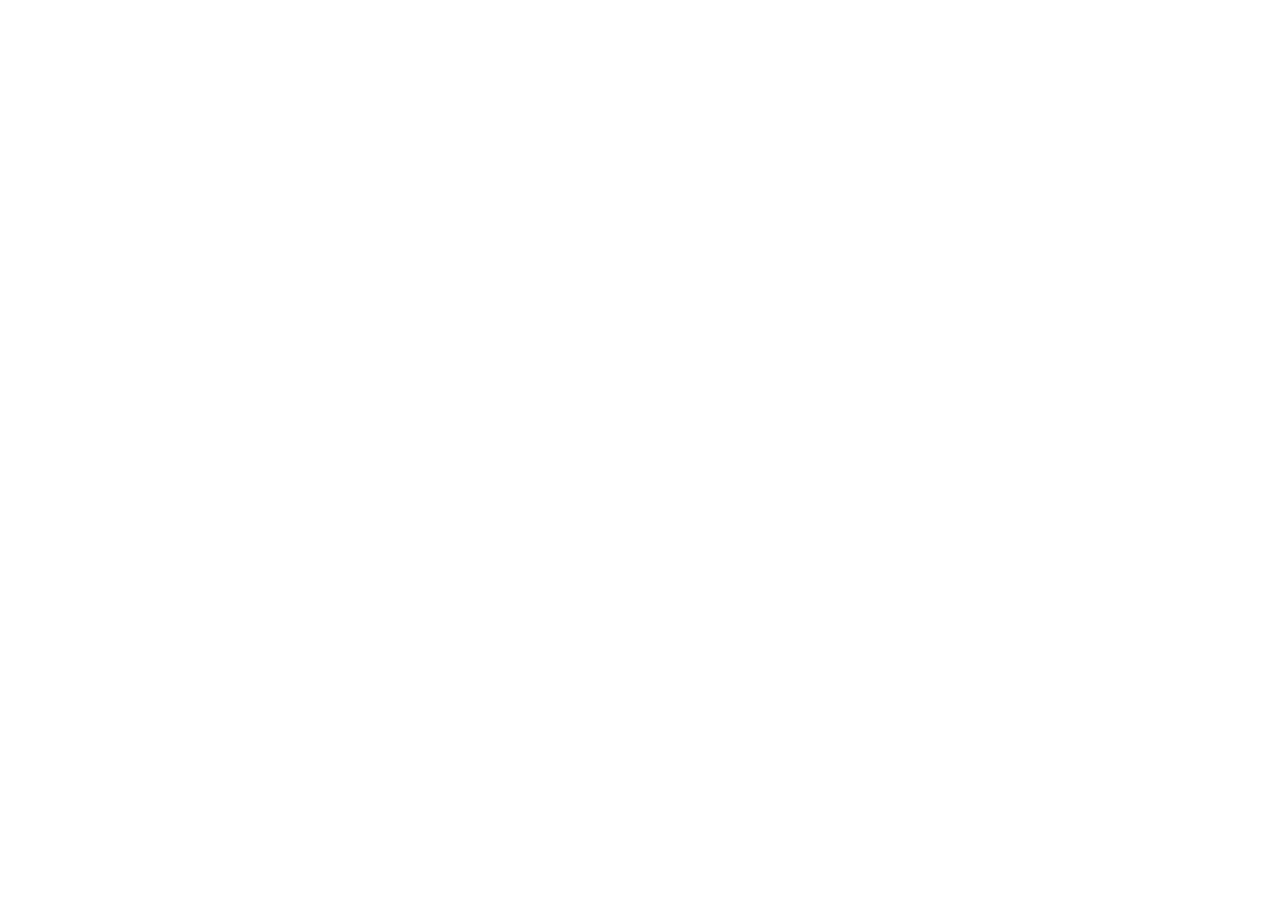
==== about.html @ 56453f3e "Add files via upload" ====
<!DOCTYPE html>
<html lang="en">
<head>
<meta charset="UTF-8">
<meta name="viewport" content="width=device-width, initial-scale=1.0">
<title>About — Meyaar</title>
<meta name="description" content="Meyaar creates thoughtfully designed accessories that combine quality, innovation, durability and style. Discover the range and shop on Amazon India.">
<link rel="icon" href="assets/logo.png">
<link rel="preconnect" href="https://fonts.googleapis.com">
<link rel="preconnect" href="https://fonts.gstatic.com" crossorigin>
<link href="https://fonts.googleapis.com/css2?family=Sora:wght@300;400;500;600;700;800&family=Inter:wght@300;400;500;600;700&display=swap" rel="stylesheet">
<link rel="stylesheet" href="assets/style.css">
</head>
<body data-page="about">
<div class="progress" id="progress"></div>
<div id="app"></div>
<script src="assets/site.js"></script>
</body>
</html>
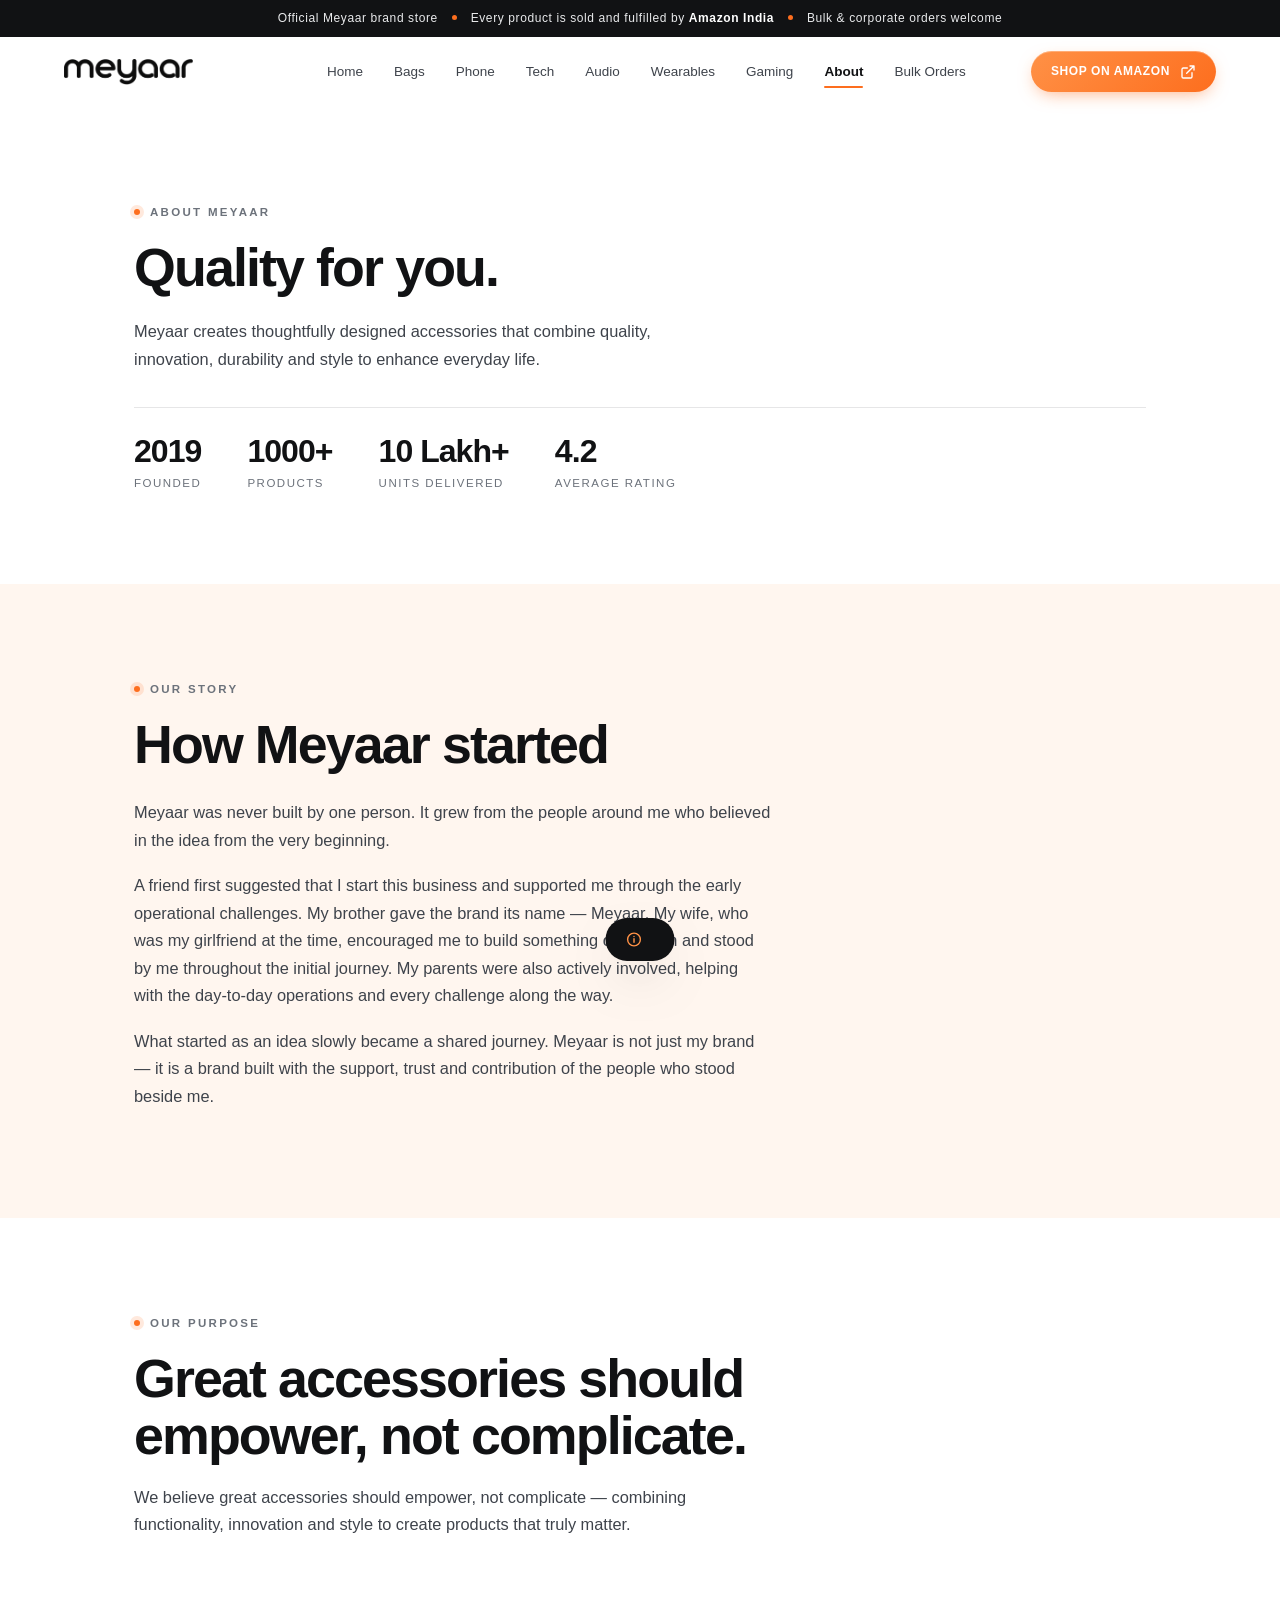
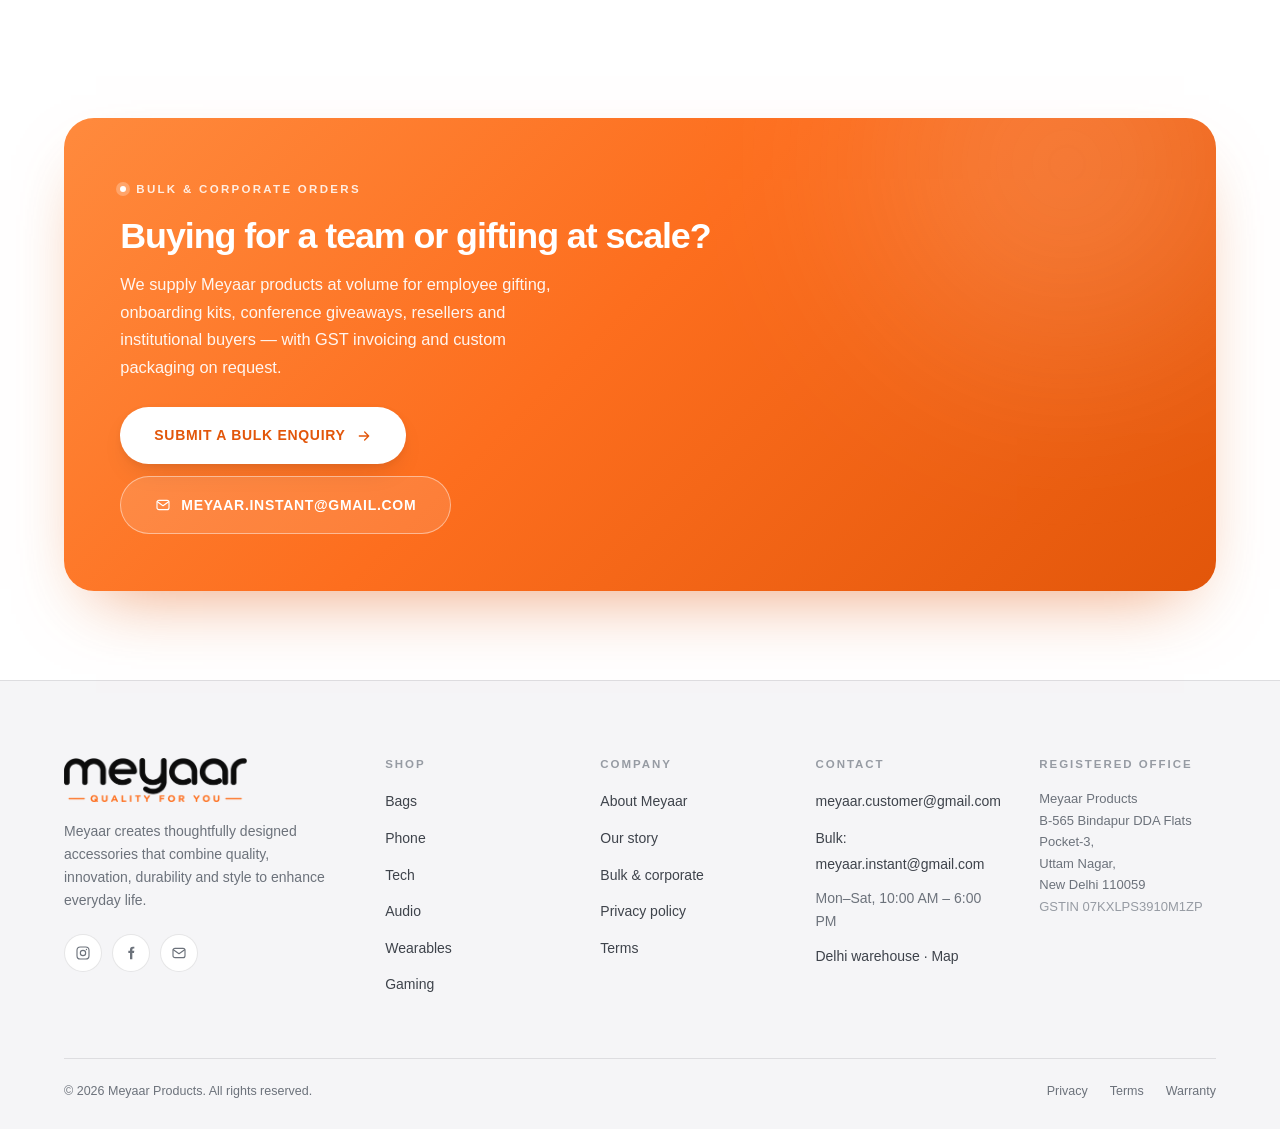
==== commit 3d0c1b0f: "Add files via upload" ====
--- a/about.html
+++ b/about.html
@@ -5,15 +5,15 @@
 <meta name="viewport" content="width=device-width, initial-scale=1.0">
 <title>About — Meyaar</title>
 <meta name="description" content="Meyaar creates thoughtfully designed accessories that combine quality, innovation, durability and style. Discover the range and shop on Amazon India.">
-<link rel="icon" href="assets/logo.png">
+<link rel="icon" href="logo.png">
 <link rel="preconnect" href="https://fonts.googleapis.com">
 <link rel="preconnect" href="https://fonts.gstatic.com" crossorigin>
 <link href="https://fonts.googleapis.com/css2?family=Sora:wght@300;400;500;600;700;800&family=Inter:wght@300;400;500;600;700&display=swap" rel="stylesheet">
-<link rel="stylesheet" href="assets/style.css">
+<link rel="stylesheet" href="style.css">
 </head>
 <body data-page="about">
 <div class="progress" id="progress"></div>
 <div id="app"></div>
-<script src="assets/site.js"></script>
+<script src="site.js"></script>
 </body>
 </html>
--- a/style.css
+++ b/style.css
@@ -0,0 +1,562 @@
+
+/* ============================================================
+   MEYAAR — brand design system
+   Ink #111214 · Meyaar Orange #FD6E1E
+   ============================================================ */
+:root{
+  --bg:#FFFFFF; --bg-2:#F5F5F7; --bg-3:#FAFAFB;
+  --tint-grey:#F4F5F7; --tint-cream:#FFF6EF; --tint-sand:#FAF4EC;
+  --tint-cool:#EFF2F6; --tint-warm:#FDF1E8;
+
+  --line:rgba(17,18,20,.10); --line-2:rgba(17,18,20,.20);
+  --ink:#111214; --txt:#111214; --txt-2:#3E434B; --muted:#6C727B; --muted-2:#969BA3;
+
+  --accent:#FD6E1E; --accent-lt:#FF9146; --accent-dk:#E2560A;
+  --blue:#2A5CD0; --green:#1F9D6B;
+
+  --r-sm:10px; --r-md:16px; --r-lg:22px; --r-xl:30px; --r-pill:999px;
+  --sh-sm:0 1px 2px rgba(17,18,20,.05), 0 2px 8px rgba(17,18,20,.04);
+  --sh-md:0 2px 6px rgba(17,18,20,.05), 0 12px 28px -10px rgba(17,18,20,.15);
+  --sh-lg:0 4px 10px rgba(17,18,20,.05), 0 30px 60px -22px rgba(17,18,20,.24);
+
+  --nav-h:70px; --pad-x:clamp(20px,5vw,72px); --maxw:1400px;
+  --f-display:'Sora','SF Pro Display',-apple-system,BlinkMacSystemFont,'Segoe UI',sans-serif;
+  --f-body:'Inter',-apple-system,BlinkMacSystemFont,'Segoe UI',Roboto,sans-serif;
+  --ease:cubic-bezier(.22,.7,.28,1); --ease-out:cubic-bezier(.16,1,.3,1);
+}
+*,*::before,*::after{ box-sizing:border-box; }
+html{ scroll-behavior:smooth; -webkit-text-size-adjust:100%; background:var(--bg); }
+body{ margin:0; background:var(--bg); color:var(--txt); font-family:var(--f-body); font-size:16px; line-height:1.6;
+  -webkit-font-smoothing:antialiased; -moz-osx-font-smoothing:grayscale; overflow-x:hidden; }
+body.nav-open{ overflow:hidden; }
+img,svg{ display:block; max-width:100%; }
+a{ color:inherit; text-decoration:none; }
+button{ font:inherit; color:inherit; background:none; border:0; cursor:pointer; }
+ul{ margin:0; padding:0; list-style:none; }
+h1,h2,h3,h4,h5{ font-family:var(--f-display); font-weight:600; margin:0; line-height:1.08; letter-spacing:-.025em; color:var(--ink); }
+p{ margin:0; }
+strong{ font-weight:600; }
+table{ border-collapse:collapse; width:100%; }
+::selection{ background:var(--accent); color:#fff; }
+::-webkit-scrollbar{ width:11px; height:11px; }
+::-webkit-scrollbar-track{ background:#fff; }
+::-webkit-scrollbar-thumb{ background:#D6D9DE; border-radius:20px; border:3px solid #fff; }
+::-webkit-scrollbar-thumb:hover{ background:#BCC0C7; }
+
+.wrap{ width:100%; max-width:var(--maxw); margin-inline:auto; padding-inline:var(--pad-x); }
+.wrap--narrow{ max-width:1140px; }
+.section{ position:relative; padding:clamp(60px,7vw,110px) 0; }
+.section--tight{ padding:clamp(48px,5.5vw,84px) 0; }
+.band-grey{ background:var(--tint-grey); }
+.band-cream{ background:var(--tint-cream); }
+.band-sand{ background:var(--tint-sand); }
+.band-cool{ background:var(--tint-cool); }
+.band-warm{ background:var(--tint-warm); }
+
+.eyebrow{ display:inline-flex; align-items:center; gap:10px; font-size:11.5px; font-weight:600;
+  letter-spacing:.2em; text-transform:uppercase; color:var(--muted); margin-bottom:18px; }
+.eyebrow::before{ content:''; width:6px; height:6px; border-radius:50%; background:var(--accent); box-shadow:0 0 0 4px rgba(253,110,30,.15); }
+.eyebrow--ink::before{ background:var(--ink); box-shadow:0 0 0 4px rgba(17,18,20,.1); }
+
+.h-xl{ font-size:clamp(38px,6.6vw,84px); font-weight:700; letter-spacing:-.04em; line-height:1.02; }
+.h-lg{ font-size:clamp(30px,4.2vw,56px); font-weight:600; letter-spacing:-.035em; line-height:1.06; }
+.h-md{ font-size:clamp(24px,2.8vw,36px); font-weight:600; letter-spacing:-.03em; }
+.h-sm{ font-size:clamp(18px,1.9vw,23px); font-weight:600; letter-spacing:-.02em; }
+.lede{ font-size:clamp(15.5px,1.28vw,18.5px); color:var(--txt-2); line-height:1.68; }
+.muted{ color:var(--muted); }
+.accent{ color:var(--accent); }
+.sec-head{ display:flex; align-items:flex-end; justify-content:space-between; gap:40px; margin-bottom:clamp(28px,3.4vw,50px); flex-wrap:wrap; }
+.sec-head p{ max-width:52ch; margin-top:16px; }
+
+/* Buttons */
+.btn{ position:relative; display:inline-flex; align-items:center; justify-content:center; gap:10px;
+  padding:14px 26px; border-radius:var(--r-pill); font-size:13.5px; font-weight:600; letter-spacing:.05em;
+  text-transform:uppercase; white-space:nowrap;
+  transition:transform .4s var(--ease), box-shadow .4s var(--ease), background-color .3s, color .3s, border-color .3s; }
+.btn svg{ width:16px; height:16px; flex:none; transition:transform .4s var(--ease); }
+.btn:hover{ transform:translateY(-2px); }
+.btn:active{ transform:translateY(0); }
+.btn--amazon{ background:linear-gradient(135deg,var(--accent-lt),var(--accent)); color:#fff;
+  box-shadow:0 6px 18px -6px rgba(253,110,30,.6), inset 0 1px 0 rgba(255,255,255,.28); }
+.btn--amazon:hover{ box-shadow:0 14px 32px -10px rgba(253,110,30,.66); }
+.btn--amazon:hover svg{ transform:translateX(3px); }
+.btn--dark{ background:var(--ink); color:#fff; box-shadow:var(--sh-sm); }
+.btn--dark:hover{ background:#000; box-shadow:var(--sh-md); }
+.btn--ghost{ border:1px solid var(--line-2); color:var(--ink); background:rgba(255,255,255,.7); }
+.btn--ghost:hover{ background:#fff; border-color:var(--ink); box-shadow:var(--sh-sm); }
+.btn--onaccent{ border:1px solid rgba(255,255,255,.45); color:#fff; background:rgba(255,255,255,.12); }
+.btn--onaccent:hover{ background:rgba(255,255,255,.22); border-color:#fff; }
+.btn--lg{ padding:17px 34px; font-size:14px; }
+.btn--xl{ padding:20px 40px; font-size:15px; }
+.btn--sm{ padding:11px 20px; font-size:12px; }
+.btn--full{ width:100%; }
+
+.link-arrow{ display:inline-flex; align-items:center; gap:9px; font-size:13px; font-weight:600;
+  letter-spacing:.08em; text-transform:uppercase; color:var(--ink); padding-bottom:5px;
+  border-bottom:1.5px solid var(--line-2); transition:gap .35s var(--ease), border-color .35s, color .35s; }
+.link-arrow svg{ width:14px; height:14px; }
+.link-arrow:hover{ gap:14px; border-color:var(--accent); color:var(--accent); }
+
+.glow{ position:absolute; border-radius:50%; pointer-events:none; z-index:0; filter:blur(80px); opacity:.6; }
+.grid-overlay{ position:absolute; inset:0; z-index:0; pointer-events:none;
+  background-image:linear-gradient(rgba(17,18,20,.05) 1px,transparent 1px),linear-gradient(90deg,rgba(17,18,20,.05) 1px,transparent 1px);
+  background-size:76px 76px;
+  mask-image:radial-gradient(ellipse 70% 60% at 50% 42%,#000 12%,transparent 76%);
+  -webkit-mask-image:radial-gradient(ellipse 70% 60% at 50% 42%,#000 12%,transparent 76%); }
+
+/* Reveal */
+.rv{ opacity:0; transform:translateY(26px); transition:opacity .9s var(--ease-out), transform .9s var(--ease-out); }
+.rv.in{ opacity:1; transform:none; }
+.rv-l{ opacity:0; transform:translateX(-32px); transition:opacity 1s var(--ease-out), transform 1s var(--ease-out); }
+.rv-l.in{ opacity:1; transform:none; }
+.rv-r{ opacity:0; transform:translateX(32px); transition:opacity 1s var(--ease-out), transform 1s var(--ease-out); }
+.rv-r.in{ opacity:1; transform:none; }
+.rv-s{ opacity:0; transform:scale(.96); transition:opacity 1.1s var(--ease-out), transform 1.1s var(--ease-out); }
+.rv-s.in{ opacity:1; transform:none; }
+@media (max-width:920px){ .rv-l,.rv-r{ transform:translateY(24px); } }
+@media (prefers-reduced-motion:reduce){ *{ animation:none !important; transition-duration:.01ms !important; }
+  .rv,.rv-l,.rv-r,.rv-s{ opacity:1 !important; transform:none !important; } html{ scroll-behavior:auto; } }
+
+/* Announcement + nav */
+.announce{ position:relative; z-index:60; background:var(--ink); color:#E9EAEC; font-size:12px;
+  letter-spacing:.05em; text-align:center; padding:9px 20px; }
+.announce b{ color:#fff; font-weight:600; }
+.announce .dot{ display:inline-block; width:5px; height:5px; border-radius:50%; background:var(--accent); margin:0 10px 2px; }
+
+.nav{ position:sticky; top:0; z-index:100; height:var(--nav-h); display:flex; align-items:center;
+  background:rgba(255,255,255,.78); backdrop-filter:blur(20px) saturate(180%); -webkit-backdrop-filter:blur(20px) saturate(180%);
+  border-bottom:1px solid transparent; transition:border-color .45s, height .45s var(--ease), box-shadow .45s, background-color .45s; }
+.nav.stuck{ height:60px; border-bottom-color:var(--line); background:rgba(255,255,255,.93); box-shadow:0 6px 24px -18px rgba(17,18,20,.5); }
+.nav__inner{ width:100%; max-width:var(--maxw); margin-inline:auto; padding-inline:var(--pad-x); display:flex; align-items:center; gap:clamp(16px,2.6vw,42px); }
+.brand{ display:flex; align-items:center; flex:none; }
+.brand__logo{ height:26px; width:auto; transition:height .45s var(--ease); }
+.nav.stuck .brand__logo{ height:23px; }
+.nav__links{ display:flex; align-items:center; gap:clamp(2px,.9vw,7px); margin-left:auto; }
+.nav__link{ position:relative; padding:9px 12px; border-radius:var(--r-sm); font-size:13.5px; font-weight:500; color:var(--txt-2); transition:color .3s; }
+.nav__link::after{ content:''; position:absolute; left:12px; right:12px; bottom:3px; height:2px; background:var(--accent);
+  border-radius:2px; transform:scaleX(0); transform-origin:left; transition:transform .45s var(--ease); }
+.nav__link:hover{ color:var(--ink); }
+.nav__link:hover::after{ transform:scaleX(1); }
+.nav__link.active{ color:var(--ink); font-weight:600; }
+.nav__link.active::after{ transform:scaleX(1); }
+.nav__actions{ display:flex; align-items:center; gap:10px; flex:none; margin-left:clamp(8px,1.6vw,20px); }
+.icon-btn{ width:38px; height:38px; display:grid; place-items:center; border-radius:50%; border:1px solid var(--line); color:var(--txt-2); transition:.3s; }
+.icon-btn svg{ width:17px; height:17px; }
+.icon-btn:hover{ background:var(--bg-2); color:var(--ink); border-color:var(--line-2); }
+.burger{ display:none; position:relative; width:42px; height:42px; border-radius:var(--r-sm); }
+.burger span{ position:absolute; left:50%; top:50%; width:20px; height:1.8px; margin-left:-10px; margin-top:-.9px;
+  background:var(--ink); border-radius:2px; transition:transform .42s var(--ease), opacity .25s; }
+.burger span:nth-child(1){ transform:translateY(-6px); }
+.burger span:nth-child(3){ transform:translateY(6px); }
+body.nav-open .burger span:nth-child(1){ transform:translateY(0) rotate(45deg); }
+body.nav-open .burger span:nth-child(2){ opacity:0; transform:scaleX(.4); }
+body.nav-open .burger span:nth-child(3){ transform:translateY(0) rotate(-45deg); }
+.drawer{ position:fixed; inset:0; z-index:99; background:rgba(255,255,255,.98); backdrop-filter:blur(24px);
+  padding:calc(var(--nav-h) + 30px) var(--pad-x) 34px; display:flex; flex-direction:column;
+  opacity:0; visibility:hidden; transform:translateY(-12px);
+  transition:opacity .45s var(--ease), transform .45s var(--ease), visibility .45s; overflow-y:auto; }
+body.nav-open .drawer{ opacity:1; visibility:visible; transform:none; }
+.drawer a.d-link{ display:flex; align-items:center; justify-content:space-between; font-family:var(--f-display);
+  font-size:clamp(24px,6.2vw,34px); font-weight:600; letter-spacing:-.03em; padding:14px 0;
+  border-bottom:1px solid var(--line); color:var(--ink); opacity:0; transform:translateY(16px); }
+body.nav-open .drawer a.d-link{ animation:dIn .6s var(--ease-out) forwards; }
+.drawer a.d-link span{ font-family:var(--f-body); font-size:11px; letter-spacing:.18em; color:var(--muted-2); text-transform:uppercase; }
+@keyframes dIn{ to{ opacity:1; transform:none; } }
+.drawer__cta{ margin-top:auto; padding-top:26px; display:flex; flex-direction:column; gap:12px; }
+@media (max-width:1140px){ .nav__links{ display:none; } .burger{ display:block; margin-left:auto; } .nav__actions{ display:none; } }
+
+/* Product cards */
+.card{ position:relative; display:flex; flex-direction:column; background:#fff; border:1px solid var(--line);
+  border-radius:var(--r-lg); overflow:hidden; transition:transform .55s var(--ease), border-color .55s, box-shadow .55s; }
+.card:hover{ transform:translateY(-7px); border-color:rgba(17,18,20,.16); box-shadow:var(--sh-lg); }
+.card__media{ position:relative; aspect-ratio:1/1; display:grid; place-items:center; padding:10%; overflow:hidden;
+  background:linear-gradient(165deg,#F8F9FA 0%,#ECEEF1 100%); }
+.card__media .prod{ width:100%; height:100%; transition:transform .8s var(--ease-out); filter:drop-shadow(0 20px 26px rgba(17,22,34,.18)); }
+.card:hover .card__media .prod{ transform:scale(1.07) translateY(-5px); }
+.card__badge{ position:absolute; top:14px; left:14px; z-index:2; padding:5px 11px; border-radius:var(--r-pill);
+  font-size:10px; font-weight:700; letter-spacing:.12em; text-transform:uppercase; background:#fff;
+  border:1px solid var(--line); color:var(--ink); box-shadow:var(--sh-sm); }
+.card__badge--new{ background:var(--ink); border-color:transparent; color:#fff; }
+.card__badge--best{ background:linear-gradient(135deg,var(--accent-lt),var(--accent)); border-color:transparent; color:#fff; }
+.card__body{ padding:20px 22px 22px; display:flex; flex-direction:column; flex:1; gap:8px; border-top:1px solid var(--line); }
+.card__cat{ font-size:10.5px; letter-spacing:.16em; text-transform:uppercase; color:var(--muted-2); }
+.card__name{ font-family:var(--f-display); font-size:16.5px; font-weight:600; letter-spacing:-.02em; line-height:1.3; }
+.card__desc{ font-size:13.2px; color:var(--muted); line-height:1.55; }
+.card__meta{ display:flex; align-items:center; gap:8px; font-size:12px; color:var(--txt-2); }
+.card__stars{ display:flex; gap:2px; color:var(--accent); }
+.card__stars svg{ width:12px; height:12px; }
+.card__foot{ margin-top:auto; padding-top:16px; display:flex; align-items:center; gap:10px; }
+.card__swatches{ display:flex; gap:6px; }
+.card__swatches i{ width:14px; height:14px; border-radius:50%; border:1px solid var(--line-2); display:block; }
+.grid-4{ display:grid; grid-template-columns:repeat(4,1fr); gap:clamp(14px,1.6vw,24px); }
+.grid-3{ display:grid; grid-template-columns:repeat(3,1fr); gap:clamp(14px,1.6vw,24px); }
+.grid-2{ display:grid; grid-template-columns:repeat(2,1fr); gap:clamp(14px,1.6vw,24px); }
+@media (max-width:1024px){ .grid-4{ grid-template-columns:repeat(2,1fr); } .grid-3{ grid-template-columns:repeat(2,1fr); } }
+@media (max-width:620px){ .grid-4,.grid-3,.grid-2{ grid-template-columns:1fr; } }
+
+/* Feature cards */
+.feature-grid{ display:grid; grid-template-columns:1.32fr 1fr; gap:clamp(14px,1.6vw,24px); }
+.feature-grid__col{ display:grid; gap:clamp(14px,1.6vw,24px); }
+@media (max-width:960px){ .feature-grid{ grid-template-columns:1fr; } }
+.fcard{ position:relative; overflow:hidden; border-radius:var(--r-xl); border:1px solid var(--line);
+  display:flex; flex-direction:column; justify-content:flex-end; min-height:340px; padding:clamp(24px,3vw,42px);
+  transition:transform .6s var(--ease), border-color .6s, box-shadow .6s; }
+.fcard:hover{ transform:translateY(-6px); box-shadow:var(--sh-lg); border-color:rgba(17,18,20,.16); }
+.fcard--tall{ min-height:100%; }
+.fcard__bg{ position:absolute; inset:0; z-index:0; }
+.fcard__art{ position:absolute; z-index:2; right:-1%; top:4%; width:46%;
+  filter:drop-shadow(0 30px 38px rgba(17,22,34,.2)); transition:transform .9s var(--ease-out); }
+.fcard:hover .fcard__art{ transform:translateY(-5px) scale(1.06); }
+.fcard--tall .fcard__art{ right:auto; left:50%; top:34%; width:64%; transform:translate(-50%,-50%); }
+.fcard--tall:hover .fcard__art{ transform:translate(-50%,-53%) scale(1.06); }
+.fcard--center .fcard__art{ right:auto; left:50%; top:33%; width:66%; transform:translate(-50%,-50%); }
+.fcard--center:hover .fcard__art{ transform:translate(-50%,-53%) scale(1.06); }
+.fcard__scrim{ position:absolute; inset:0; z-index:1; pointer-events:none;
+  background:linear-gradient(100deg,rgba(255,255,255,.9) 6%,rgba(255,255,255,.5) 40%,rgba(255,255,255,0) 68%); }
+.fcard--tall .fcard__scrim,.fcard--center .fcard__scrim{
+  background:linear-gradient(to top,rgba(255,255,255,.94) 12%,rgba(255,255,255,.55) 44%,rgba(255,255,255,0) 74%); }
+.fcard__inner{ position:relative; z-index:3; max-width:min(430px,90%); }
+.fcard h3{ margin:8px 0 12px; }
+.fcard p{ color:var(--txt-2); font-size:14.5px; line-height:1.6; margin-bottom:22px; }
+.fcard__ctas{ display:flex; gap:10px; flex-wrap:wrap; }
+
+/* Category tiles */
+.cat-grid{ display:grid; grid-template-columns:repeat(4,1fr); gap:clamp(12px,1.3vw,18px); }
+@media (max-width:1024px){ .cat-grid{ grid-template-columns:repeat(3,1fr); } }
+@media (max-width:720px){ .cat-grid{ grid-template-columns:repeat(2,1fr); } }
+.cat{ position:relative; overflow:hidden; border-radius:var(--r-lg); border:1px solid var(--line); background:#fff;
+  padding:24px 22px; min-height:200px; display:flex; flex-direction:column; justify-content:space-between;
+  transition:transform .5s var(--ease), border-color .5s, box-shadow .5s; }
+.cat::before{ content:''; position:absolute; inset:0; opacity:0; transition:opacity .5s var(--ease);
+  background:radial-gradient(ellipse 100% 100% at 78% 112%,rgba(253,110,30,.16),transparent 64%); }
+.cat:hover{ transform:translateY(-5px); box-shadow:var(--sh-md); border-color:rgba(17,18,20,.16); }
+.cat:hover::before{ opacity:1; }
+.cat__icon{ position:relative; z-index:2; width:58px; height:58px; transition:transform .5s var(--ease); filter:drop-shadow(0 8px 12px rgba(17,22,34,.14)); }
+.cat:hover .cat__icon{ transform:translateY(-3px) scale(1.07); }
+.cat__name{ position:relative; z-index:2; font-family:var(--f-display); font-size:16.5px; font-weight:600; letter-spacing:-.02em; }
+.cat__count{ position:relative; z-index:2; font-size:11.5px; letter-spacing:.11em; text-transform:uppercase; color:var(--muted-2); margin-top:4px; }
+.cat__arrow{ position:absolute; z-index:2; top:22px; right:22px; width:28px; height:28px; display:grid; place-items:center;
+  border-radius:50%; border:1px solid var(--line); color:var(--muted); opacity:0; transform:translate(-4px,4px); transition:.5s var(--ease); }
+.cat:hover .cat__arrow{ opacity:1; transform:none; color:var(--ink); border-color:var(--line-2); }
+.cat__arrow svg{ width:13px; height:13px; }
+
+/* Rail */
+.rail__track{ display:grid; grid-auto-flow:column; grid-auto-columns:minmax(270px,1fr); gap:clamp(14px,1.6vw,22px);
+  overflow-x:auto; scroll-snap-type:x mandatory; padding-bottom:14px; scrollbar-width:none; }
+.rail__track::-webkit-scrollbar{ display:none; }
+.rail__track > *{ scroll-snap-align:start; }
+.rail__nav{ display:flex; gap:9px; }
+.rail__btn{ width:44px; height:44px; border-radius:50%; display:grid; place-items:center; border:1px solid var(--line-2);
+  color:var(--ink); background:#fff; transition:.3s; }
+.rail__btn svg{ width:16px; height:16px; }
+.rail__btn:hover{ background:var(--ink); color:#fff; border-color:var(--ink); box-shadow:var(--sh-md); }
+.rail__btn:disabled{ opacity:.3; cursor:default; }
+.rail__btn:disabled:hover{ background:#fff; color:var(--ink); border-color:var(--line-2); box-shadow:none; }
+
+/* Split sections */
+.split{ position:relative; display:grid; grid-template-columns:1fr 1fr; gap:clamp(28px,4.6vw,76px); align-items:center; }
+.split--rev .split__copy{ order:2; }
+@media (max-width:900px){ .split{ grid-template-columns:1fr; gap:34px; } .split--rev .split__copy{ order:0; } }
+.split__art{ position:relative; aspect-ratio:4/3.4; border-radius:var(--r-xl); overflow:hidden; border:1px solid var(--line);
+  display:grid; place-items:center; padding:8%; background:linear-gradient(160deg,#FFFFFF,#ECEEF2); }
+.split__art .prod{ width:74%; z-index:2; filter:drop-shadow(0 38px 46px rgba(17,22,34,.24)); transition:transform 1s var(--ease-out); }
+.split__art:hover .prod{ transform:scale(1.05) translateY(-8px); }
+.split ul.feat{ display:grid; gap:12px; margin:22px 0 28px; }
+.split ul.feat li{ display:flex; gap:12px; align-items:flex-start; font-size:14.5px; color:var(--txt-2); }
+.split ul.feat li svg{ width:17px; height:17px; flex:none; margin-top:3px; color:var(--accent); }
+.split__ctas{ display:flex; gap:12px; flex-wrap:wrap; }
+.chiprow{ display:flex; gap:9px; flex-wrap:wrap; margin-bottom:24px; }
+.chip{ padding:7px 14px; border-radius:var(--r-pill); border:1px solid var(--line); font-size:12px;
+  color:var(--txt-2); background:rgba(255,255,255,.8); transition:.3s var(--ease); }
+.chip:hover{ border-color:var(--ink); color:var(--ink); background:#fff; }
+
+/* Story / why */
+.story-steps{ display:grid; grid-template-columns:repeat(3,1fr); gap:clamp(18px,2.2vw,32px); margin-top:clamp(32px,4vw,56px); }
+@media (max-width:860px){ .story-steps{ grid-template-columns:1fr; } }
+.story-step{ padding:30px 28px; border:1px solid var(--line); border-radius:var(--r-lg); background:#fff; transition:.5s var(--ease); }
+.story-step:hover{ box-shadow:var(--sh-md); transform:translateY(-5px); }
+.story-step__n{ font-family:var(--f-display); font-size:12px; font-weight:700; letter-spacing:.18em; color:var(--accent); margin-bottom:16px; display:block; }
+.story-step h4{ font-size:19px; font-weight:600; margin-bottom:10px; }
+.story-step p{ font-size:14px; color:var(--muted); line-height:1.62; }
+.why-grid{ display:grid; grid-template-columns:repeat(4,1fr); gap:1px; background:var(--line); border:1px solid var(--line); border-radius:var(--r-lg); overflow:hidden; }
+@media (max-width:1024px){ .why-grid{ grid-template-columns:repeat(2,1fr); } }
+@media (max-width:560px){ .why-grid{ grid-template-columns:1fr; } }
+.why{ background:#fff; padding:clamp(26px,2.8vw,38px); transition:background-color .5s; }
+.why:hover{ background:var(--bg-3); }
+.why__icon{ width:32px; height:32px; color:var(--accent); margin-bottom:20px; }
+.why h4{ font-size:18px; font-weight:600; margin-bottom:10px; }
+.why p{ font-size:13.8px; color:var(--muted); line-height:1.62; }
+.stat b{ display:block; font-family:var(--f-display); font-size:clamp(23px,2.5vw,33px); font-weight:700; letter-spacing:-.03em; line-height:1.1; }
+.stat span{ font-size:11.5px; letter-spacing:.13em; text-transform:uppercase; color:var(--muted); }
+.bs-quote{ font-family:var(--f-display); font-size:clamp(22px,2.9vw,38px); font-weight:300; letter-spacing:-.03em; line-height:1.3; }
+.bs-quote b{ font-weight:600; }
+.bs-meta{ display:flex; gap:clamp(22px,3.6vw,54px); flex-wrap:wrap; margin-top:34px; padding-top:26px; border-top:1px solid var(--line); }
+
+/* Bulk */
+.bulk{ position:relative; overflow:hidden; border-radius:var(--r-xl);
+  background:linear-gradient(135deg,#FF8A3D 0%,#FD6E1E 46%,#E2560A 100%); color:#fff;
+  padding:clamp(32px,4.4vw,62px); display:grid; grid-template-columns:1.25fr .75fr; gap:clamp(26px,3.6vw,52px);
+  align-items:center; box-shadow:0 30px 70px -32px rgba(226,86,10,.6); }
+@media (max-width:860px){ .bulk{ grid-template-columns:1fr; } }
+.bulk h2,.bulk h4{ color:#fff; }
+.bulk .lede{ color:rgba(255,255,255,.93); }
+.bulk .eyebrow{ color:rgba(255,255,255,.85); }
+.bulk .eyebrow::before{ background:#fff; box-shadow:0 0 0 4px rgba(255,255,255,.25); }
+.bulk .glow{ width:620px; height:620px; top:-56%; right:-14%; background:radial-gradient(circle,rgba(255,255,255,.32),transparent 66%); }
+.bulk__inner{ position:relative; z-index:2; }
+.bulk__list{ display:grid; grid-template-columns:repeat(2,1fr); gap:12px 22px; margin:22px 0 30px; }
+@media (max-width:560px){ .bulk__list{ grid-template-columns:1fr; } }
+.bulk__list li{ display:flex; gap:10px; align-items:center; font-size:14px; color:rgba(255,255,255,.95); }
+.bulk__list li svg{ width:16px; height:16px; color:#fff; flex:none; }
+.bulk__card{ position:relative; z-index:2; background:rgba(255,255,255,.16); border:1px solid rgba(255,255,255,.32);
+  border-radius:var(--r-lg); padding:26px; backdrop-filter:blur(14px); }
+.bulk__card h4{ font-size:16px; font-weight:600; margin-bottom:14px; }
+.bulk__row{ display:flex; justify-content:space-between; gap:16px; padding:10px 0; border-bottom:1px dashed rgba(255,255,255,.26); font-size:13.5px; }
+.bulk__row:last-of-type{ border-bottom:0; }
+.bulk__row span{ color:rgba(255,255,255,.82); }
+.bulk__row b{ font-weight:600; color:#fff; }
+.btn--white{ background:#fff; color:var(--accent-dk); box-shadow:var(--sh-md); }
+.btn--white:hover{ background:#fff; box-shadow:0 16px 34px -12px rgba(0,0,0,.35); }
+
+/* Footer */
+.footer{ background:var(--bg-2); border-top:1px solid var(--line); padding-top:clamp(50px,6vw,84px); }
+.foot-grid{ display:grid; grid-template-columns:1.6fr repeat(4,1fr); gap:clamp(24px,3vw,44px); padding-bottom:50px; }
+@media (max-width:980px){ .foot-grid{ grid-template-columns:repeat(2,1fr); } }
+@media (max-width:560px){ .foot-grid{ grid-template-columns:1fr; gap:30px; } }
+.foot-brand img{ height:44px; width:auto; }
+.foot-brand p{ font-size:14px; color:var(--muted); max-width:34ch; margin:18px 0 22px; line-height:1.65; }
+.foot h5{ font-size:11.5px; font-weight:600; letter-spacing:.17em; text-transform:uppercase; color:var(--muted-2); margin-bottom:18px; font-family:var(--f-body); }
+.foot li{ margin-bottom:11px; }
+.foot a{ font-size:14px; color:var(--txt-2); transition:color .3s; }
+.foot a:hover{ color:var(--accent); }
+.socials{ display:flex; gap:10px; }
+.socials a{ width:38px; height:38px; border-radius:50%; border:1px solid var(--line); display:grid; place-items:center;
+  color:var(--muted); background:#fff; transition:.3s; }
+.socials a:hover{ color:var(--accent); border-color:var(--line-2); box-shadow:var(--sh-sm); }
+.socials svg{ width:16px; height:16px; }
+.foot-bar{ border-top:1px solid var(--line); padding:22px 0 28px; display:flex; justify-content:space-between;
+  align-items:center; gap:18px; flex-wrap:wrap; font-size:12.5px; color:var(--muted); }
+.foot-bar__links{ display:flex; gap:22px; flex-wrap:wrap; }
+
+/* Toast + notes */
+.toast{ position:fixed; left:50%; bottom:30px; z-index:9999; transform:translate(-50%,calc(100% + 48px));
+  display:flex; align-items:center; gap:12px; padding:13px 20px; border-radius:var(--r-pill);
+  background:var(--ink); color:#fff; box-shadow:0 22px 50px -18px rgba(17,18,20,.55); font-size:13.5px;
+  max-width:calc(100vw - 40px); transition:transform .55s var(--ease-out); }
+.toast.show{ transform:translate(-50%,0); }
+.toast svg{ width:17px; height:17px; color:var(--accent-lt); flex:none; }
+.proto-note{ position:fixed; right:14px; bottom:14px; z-index:9997; font-size:10.5px; letter-spacing:.13em;
+  text-transform:uppercase; color:var(--muted); background:rgba(255,255,255,.92); border:1px solid var(--line);
+  border-radius:var(--r-pill); padding:7px 14px; backdrop-filter:blur(10px); pointer-events:none; box-shadow:var(--sh-sm); }
+@media (max-width:700px){ .proto-note{ display:none; } }
+.progress{ position:fixed; top:0; left:0; height:2.5px; z-index:9999; width:0%; background:var(--accent); transition:width .1s linear; }
+.ph-tag{ position:absolute; z-index:4; top:12px; right:12px; font-size:9.5px; letter-spacing:.14em; text-transform:uppercase;
+  color:var(--muted-2); background:rgba(255,255,255,.88); border:1px dashed var(--line-2); border-radius:var(--r-pill); padding:4px 10px; }
+
+/* ============================================================
+   HERO + marquee
+   ============================================================ */
+.hero{ position:relative; min-height:clamp(600px,92vh,960px); display:flex; align-items:center; overflow:hidden;
+  background:linear-gradient(180deg,#FFFFFF 0%,#FDF8F3 55%,#F8EFE6 100%); }
+.hero__bg{ position:absolute; inset:0; z-index:0; }
+.hero__bg .glow.g1{ width:780px; height:780px; top:-240px; left:-160px; background:radial-gradient(circle,rgba(253,110,30,.26),transparent 66%); animation:float1 18s ease-in-out infinite; }
+.hero__bg .glow.g2{ width:660px; height:660px; bottom:-260px; right:-120px; background:radial-gradient(circle,rgba(255,145,70,.22),transparent 66%); animation:float2 22s ease-in-out infinite; }
+.hero__bg .glow.g3{ width:520px; height:520px; top:22%; left:46%; background:radial-gradient(circle,rgba(42,92,208,.1),transparent 68%); animation:float1 26s ease-in-out infinite reverse; }
+@keyframes float1{ 0%,100%{ transform:translate(0,0) scale(1); } 50%{ transform:translate(58px,42px) scale(1.09); } }
+@keyframes float2{ 0%,100%{ transform:translate(0,0) scale(1); } 50%{ transform:translate(-54px,-38px) scale(1.12); } }
+.hero__inner{ position:relative; z-index:2; width:100%; max-width:var(--maxw); margin-inline:auto;
+  padding:clamp(76px,8.5vh,124px) var(--pad-x) clamp(54px,7vh,82px);
+  display:grid; grid-template-columns:minmax(0,1.02fr) minmax(0,.98fr); gap:clamp(26px,4.6vw,62px); align-items:center; }
+.hero__pill{ display:inline-flex; align-items:center; gap:10px; padding:6px 14px 6px 6px; border-radius:var(--r-pill);
+  border:1px solid var(--line); background:rgba(255,255,255,.88); font-size:12px; color:var(--txt-2);
+  margin-bottom:26px; box-shadow:var(--sh-sm); }
+.hero__pill b{ background:var(--ink); color:#fff; font-size:10px; font-weight:700; letter-spacing:.12em;
+  text-transform:uppercase; padding:4px 10px; border-radius:var(--r-pill); }
+.hero h1{ margin-bottom:24px; }
+.hero h1 .line{ display:block; overflow:hidden; }
+.hero h1 .line i{ display:block; font-style:normal; transform:translateY(105%); opacity:0; animation:lineUp 1.15s var(--ease-out) forwards; }
+.hero h1 .line:nth-child(2) i{ animation-delay:.13s; }
+.hero h1 .line:nth-child(3) i{ animation-delay:.26s; }
+@keyframes lineUp{ to{ transform:none; opacity:1; } }
+.hero__sub{ max-width:46ch; margin-bottom:34px; opacity:0; animation:fadeUp 1s var(--ease-out) .45s forwards; }
+.hero__ctas{ display:flex; gap:14px; flex-wrap:wrap; opacity:0; animation:fadeUp 1s var(--ease-out) .6s forwards; }
+@keyframes fadeUp{ from{ opacity:0; transform:translateY(18px); } to{ opacity:1; transform:none; } }
+@keyframes fadeIn{ from{ opacity:0; } to{ opacity:1; } }
+.hero__stats{ display:flex; gap:clamp(22px,3.6vw,50px); margin-top:46px; padding-top:26px; border-top:1px solid var(--line);
+  flex-wrap:wrap; opacity:0; animation:fadeUp 1s var(--ease-out) .8s forwards; }
+.hero__visual{ position:relative; aspect-ratio:1/1; display:grid; place-items:center; opacity:0;
+  animation:fadeIn 1.3s var(--ease-out) .35s forwards; transition:transform .5s var(--ease-out); }
+.hero__ring{ position:absolute; inset:6%; border-radius:50%; border:1px solid rgba(17,18,20,.12);
+  mask-image:conic-gradient(from 0deg,#000,transparent 55%,#000);
+  -webkit-mask-image:conic-gradient(from 0deg,#000,transparent 55%,#000); animation:spin 26s linear infinite; }
+.hero__ring.r2{ inset:17%; animation-duration:34s; animation-direction:reverse; border-color:rgba(253,110,30,.3); }
+.hero__ring.r3{ inset:28%; animation-duration:44s; border-color:rgba(17,18,20,.1); }
+@keyframes spin{ to{ transform:rotate(360deg); } }
+.hero__prod{ position:relative; z-index:2; width:72%; filter:drop-shadow(0 44px 54px rgba(17,22,34,.24)); animation:bob 7s ease-in-out infinite; }
+@keyframes bob{ 0%,100%{ transform:translateY(0) rotate(-1deg); } 50%{ transform:translateY(-16px) rotate(1deg); } }
+.hero__tag{ position:absolute; z-index:3; display:flex; align-items:center; gap:9px; padding:9px 15px; border-radius:var(--r-pill);
+  background:rgba(255,255,255,.94); border:1px solid var(--line); backdrop-filter:blur(14px);
+  font-size:12px; font-weight:500; white-space:nowrap; color:var(--ink); box-shadow:var(--sh-md); }
+.hero__tag i{ width:6px; height:6px; border-radius:50%; background:var(--accent); flex:none; }
+.hero__tag.t1{ top:14%; left:-3%; animation:bob 8s ease-in-out infinite .4s; }
+.hero__tag.t2{ bottom:27%; right:-5%; animation:bob 9s ease-in-out infinite 1.1s; }
+.hero__tag.t3{ bottom:8%; left:6%; animation:bob 7.5s ease-in-out infinite .8s; }
+.scroll-cue{ position:absolute; bottom:22px; left:50%; transform:translateX(-50%); z-index:3; display:flex;
+  flex-direction:column; align-items:center; gap:10px; font-size:10px; letter-spacing:.24em; text-transform:uppercase; color:var(--muted-2); }
+.scroll-cue i{ width:1px; height:42px; background:linear-gradient(var(--muted-2),transparent); position:relative; overflow:hidden; }
+.scroll-cue i::after{ content:''; position:absolute; top:-40%; left:0; width:1px; height:40%; background:var(--accent); animation:cue 2.2s ease-in-out infinite; }
+@keyframes cue{ to{ top:110%; } }
+@media (max-width:960px){
+  .hero__inner{ grid-template-columns:1fr; text-align:center; padding-top:clamp(50px,7vh,86px); }
+  .hero__sub{ margin-inline:auto; }
+  .hero__ctas,.hero__stats{ justify-content:center; }
+  .hero__visual{ order:-1; max-width:420px; margin-inline:auto; width:100%; }
+  .scroll-cue{ display:none; }
+}
+@media (max-width:640px){
+  .hero__visual{ max-width:300px; }
+  .hero__inner{ padding-top:36px; gap:14px; }
+  .hero__pill{ margin-bottom:16px; font-size:11.5px; }
+  .hero__stats{ margin-top:32px; gap:20px 28px; }
+  .announce .opt{ display:none; }
+  .hero__tag{ font-size:10.5px; padding:7px 12px; }
+  .hero__tag.t3{ display:none; }
+}
+@media (max-width:520px){ .hero__ctas .btn{ width:100%; } }
+
+.marquee{ position:relative; border-block:1px solid var(--line); background:#fff; padding:16px 0; overflow:hidden; }
+.marquee::before,.marquee::after{ content:''; position:absolute; top:0; bottom:0; width:12vw; z-index:2; pointer-events:none; }
+.marquee::before{ left:0; background:linear-gradient(90deg,#fff,transparent); }
+.marquee::after{ right:0; background:linear-gradient(-90deg,#fff,transparent); }
+.marquee__track{ display:flex; width:max-content; animation:scrollX 46s linear infinite; }
+.marquee:hover .marquee__track{ animation-play-state:paused; }
+@keyframes scrollX{ to{ transform:translateX(-50%); } }
+.marquee__item{ display:flex; align-items:center; gap:11px; padding:0 clamp(22px,2.8vw,42px); font-size:12.5px;
+  letter-spacing:.13em; text-transform:uppercase; color:var(--muted); white-space:nowrap; }
+.marquee__item svg{ width:15px; height:15px; color:var(--accent); flex:none; }
+
+
+/* Product-page + bag-variant styles */
+.v-black{ --bag:#22262D; --bag-2:#171A20; --bag-3:#333944; --bagline:rgba(255,255,255,.14); }
+.v-blue { --bag:#2B4A86; --bag-2:#1E3767; --bag-3:#3C5FA2; --bagline:rgba(255,255,255,.16); }
+.v-grey { --bag:#878D96; --bag-2:#6E747D; --bag-3:#9BA1AA; --bagline:rgba(255,255,255,.2); }
+.v-white{ --bag:#E7E9EC; --bag-2:#D3D6DC; --bag-3:#F4F5F7; --bagline:rgba(17,18,20,.14); }
+
+/* Real product photos */
+img.photo{ height:auto; object-fit:contain; transition:transform .8s var(--ease-out), opacity .18s; }
+.card__media img.photo{ width:100%; height:100%; filter:drop-shadow(0 18px 22px rgba(17,22,34,.16)); }
+.cat__icon.photo{ width:64px; height:64px; }
+.split__art img.photo{ width:86%; }
+.hero__prod.photo{ width:80%; }
+.fcard--tall .fcard__art.photo{ width:50%; top:28%; }
+.feature-grid__col .fcard__inner{ max-width:58%; }
+@media (max-width:600px){ .feature-grid__col .fcard__inner{ max-width:100%; } }
+.fcard--tall:hover .fcard__art.photo{ transform:translate(-50%,-52%) scale(1.04); }
+
+/* Breadcrumb */
+.crumb{ display:flex; align-items:center; gap:9px; font-size:12.5px; color:var(--muted); padding:18px 0; flex-wrap:wrap; }
+.crumb a:hover{ color:var(--accent); }
+.crumb svg{ width:12px; height:12px; opacity:.5; }
+.crumb b{ color:var(--ink); font-weight:500; }
+
+/* PDP layout */
+.pdp{ display:grid; grid-template-columns:minmax(0,1.08fr) minmax(0,.92fr); gap:clamp(28px,4vw,64px); align-items:start; }
+@media (max-width:980px){ .pdp{ grid-template-columns:1fr; } }
+.pdp__gallery{ position:sticky; top:calc(var(--nav-h) + 16px); }
+@media (max-width:980px){ .pdp__gallery{ position:static; } }
+.gal__main{ position:relative; aspect-ratio:1/1; border-radius:var(--r-xl); border:1px solid var(--line);
+  background:linear-gradient(160deg,#FAFBFC,#EBEDF1); display:grid; place-items:center; padding:9%; overflow:hidden; }
+.gal__main .prod{ width:92%; filter:drop-shadow(0 34px 40px rgba(17,22,34,.2)); transition:transform .8s var(--ease-out), opacity .18s; }
+.gal__main:hover .prod{ transform:scale(1.04); }
+.gal__thumbs{ display:grid; grid-template-columns:repeat(4,minmax(0,1fr)); gap:12px; margin-top:12px; }
+.thumb{ position:relative; aspect-ratio:1/1; border-radius:var(--r-md); border:1.5px solid var(--line);
+  background:linear-gradient(160deg,#FAFBFC,#ECEEF2); display:grid; place-items:center; padding:12%;
+  cursor:pointer; transition:border-color .3s, transform .3s; }
+.thumb:hover{ transform:translateY(-3px); }
+.thumb.sel{ border-color:var(--accent); }
+.thumb .prod{ width:100%; }
+.thumb{ padding:10% 10% 22%; min-width:0; width:100%; }
+.thumb img{ width:100%; height:100%; object-fit:contain; }
+.thumb i{ position:absolute; bottom:7px; left:0; right:0; text-align:center; font-size:10px; letter-spacing:.12em; text-transform:uppercase; color:var(--muted); font-style:normal; }
+.thumb.sel i{ color:var(--accent); font-weight:600; }
+
+.pdp__head .h-md{ margin:10px 0 14px; }
+.pdp__rating{ display:flex; align-items:center; gap:10px; font-size:13.5px; color:var(--txt-2); margin-bottom:20px; flex-wrap:wrap; }
+.pdp__rating .card__stars svg{ width:15px; height:15px; }
+.pdp__intro{ font-size:15.5px; color:var(--txt-2); line-height:1.7; margin-bottom:26px; }
+.opt{ margin-bottom:26px; }
+.opt__label{ font-size:11.5px; font-weight:600; letter-spacing:.16em; text-transform:uppercase; color:var(--muted); margin-bottom:12px; display:flex; gap:8px; }
+.opt__label b{ color:var(--ink); letter-spacing:0; text-transform:none; font-size:13.5px; font-weight:500; }
+.swatches{ display:flex; gap:12px; flex-wrap:wrap; }
+.sw{ position:relative; width:52px; height:52px; border-radius:50%; border:1.5px solid var(--line-2);
+  display:grid; place-items:center; transition:.3s var(--ease); }
+.sw i{ width:34px; height:34px; border-radius:50%; display:block; border:1px solid rgba(17,18,20,.12); }
+.sw:hover{ transform:translateY(-3px); }
+.sw.sel{ border-color:var(--accent); box-shadow:0 0 0 3px rgba(253,110,30,.16); }
+.sw__name{ position:absolute; top:58px; left:50%; transform:translateX(-50%); font-size:10.5px; letter-spacing:.1em;
+  text-transform:uppercase; color:var(--muted-2); white-space:nowrap; }
+.swatches{ margin-bottom:26px; }
+
+.buybox{ border:1px solid var(--line); border-radius:var(--r-lg); padding:22px; background:var(--bg-3); margin-bottom:26px; }
+.buybox__note{ font-size:12.5px; color:var(--muted); margin-top:14px; display:flex; align-items:center; gap:8px; }
+.buybox__note svg{ width:14px; height:14px; color:var(--accent); flex:none; }
+
+.keyfeat{ display:grid; gap:13px; margin:26px 0; }
+.keyfeat li{ display:flex; gap:12px; align-items:flex-start; font-size:14.8px; color:var(--txt-2); line-height:1.55; }
+.keyfeat li svg{ width:18px; height:18px; flex:none; margin-top:3px; color:var(--accent); }
+
+.spec-table td{ padding:14px 0; border-bottom:1px solid var(--line); font-size:14.5px; vertical-align:top; }
+.spec-table tr:last-child td{ border-bottom:0; }
+.spec-table td:first-child{ color:var(--muted); width:42%; padding-right:20px; }
+.spec-table td:last-child{ color:var(--ink); font-weight:500; }
+
+.box-grid{ display:grid; grid-template-columns:repeat(3,1fr); gap:clamp(12px,1.4vw,18px); }
+@media (max-width:760px){ .box-grid{ grid-template-columns:1fr; } }
+.box-item{ border:1px solid var(--line); border-radius:var(--r-lg); background:#fff; padding:24px; display:flex; gap:16px; align-items:center; }
+.box-item svg.ic{ width:34px; height:34px; color:var(--accent); flex:none; }
+.box-item h4{ font-size:15.5px; font-weight:600; margin-bottom:4px; }
+.box-item p{ font-size:13px; color:var(--muted); line-height:1.5; }
+
+.ben{ display:grid; grid-template-columns:repeat(2,1fr); gap:clamp(16px,2vw,26px); }
+@media (max-width:820px){ .ben{ grid-template-columns:1fr; } }
+.ben__item{ position:relative; border-radius:var(--r-xl); overflow:hidden; border:1px solid var(--line);
+  padding:clamp(26px,3vw,40px); min-height:240px; display:flex; flex-direction:column; justify-content:flex-end; }
+.ben__item h4{ font-size:clamp(19px,2vw,24px); font-weight:600; margin-bottom:10px; }
+.ben__item p{ font-size:14.2px; color:var(--txt-2); line-height:1.6; max-width:40ch; }
+.ben__n{ position:absolute; top:26px; left:clamp(26px,3vw,40px); font-family:var(--f-display); font-size:12px;
+  font-weight:700; letter-spacing:.18em; color:var(--accent); }
+
+/* Category page */
+.filters{ display:flex; gap:10px; flex-wrap:wrap; margin-bottom:clamp(24px,3vw,38px); }
+.filt{ padding:10px 20px; border-radius:var(--r-pill); border:1px solid var(--line); font-size:13px; font-weight:500;
+  color:var(--txt-2); background:#fff; transition:.3s var(--ease); }
+.filt:hover{ border-color:var(--ink); color:var(--ink); }
+.filt.on{ background:var(--ink); border-color:var(--ink); color:#fff; }
+.filt span{ opacity:.55; margin-left:7px; font-size:11.5px; }
+.filt.on span{ opacity:.7; }
+.cat-hero{ position:relative; overflow:hidden; background:linear-gradient(180deg,#FFFFFF,#F5F6F9); border-bottom:1px solid var(--line); }
+.cat-hero__inner{ position:relative; z-index:2; padding:clamp(34px,4.6vw,68px) 0 clamp(34px,4.4vw,60px); }
+.cat-count{ font-size:13px; color:var(--muted); margin-bottom:26px; }
+.empty{ padding:60px 0; text-align:center; color:var(--muted); font-size:15px; }
+
+/* ---------- added for the CSV-driven site ---------- */
+.sw-img{ width:62px; height:62px; border-radius:14px; border:1.5px solid var(--line); overflow:hidden;
+  display:block; background:#fff; transition:.3s var(--ease); }
+.sw-img img{ width:100%; height:100%; object-fit:contain; }
+.sw-img:hover{ transform:translateY(-3px); border-color:var(--line-2); }
+.sw-img.sel{ border-color:var(--accent); box-shadow:0 0 0 3px rgba(253,110,30,.16); }
+.swatches{ display:flex; gap:10px; flex-wrap:wrap; }
+.filt{ display:inline-block; text-decoration:none; }
+.cat__icon.photo{ width:72px; height:72px; object-fit:contain; }
+.card__media img.photo{ mix-blend-mode:multiply; }
+.gal__main .prod, .thumb img{ mix-blend-mode:multiply; }
+.bulkform{ display:grid; grid-template-columns:1fr 1fr; gap:18px; max-width:720px; }
+@media (max-width:640px){ .bulkform{ grid-template-columns:1fr; } }
+.fld{ display:flex; flex-direction:column; gap:7px; }
+.fld--full{ grid-column:1 / -1; }
+.fld span{ font-size:12px; font-weight:600; letter-spacing:.12em; text-transform:uppercase; color:var(--muted); }
+.fld input, .fld textarea{ font:inherit; font-size:15px; color:var(--ink); padding:13px 15px;
+  border:1px solid var(--line-2); border-radius:12px; background:#fff; }
+.fld input:focus, .fld textarea:focus{ outline:none; border-color:var(--accent); box-shadow:0 0 0 3px rgba(253,110,30,.14); }
+
+.gal__thumbs{ grid-template-columns:repeat(auto-fit,minmax(66px,1fr)) !important; }
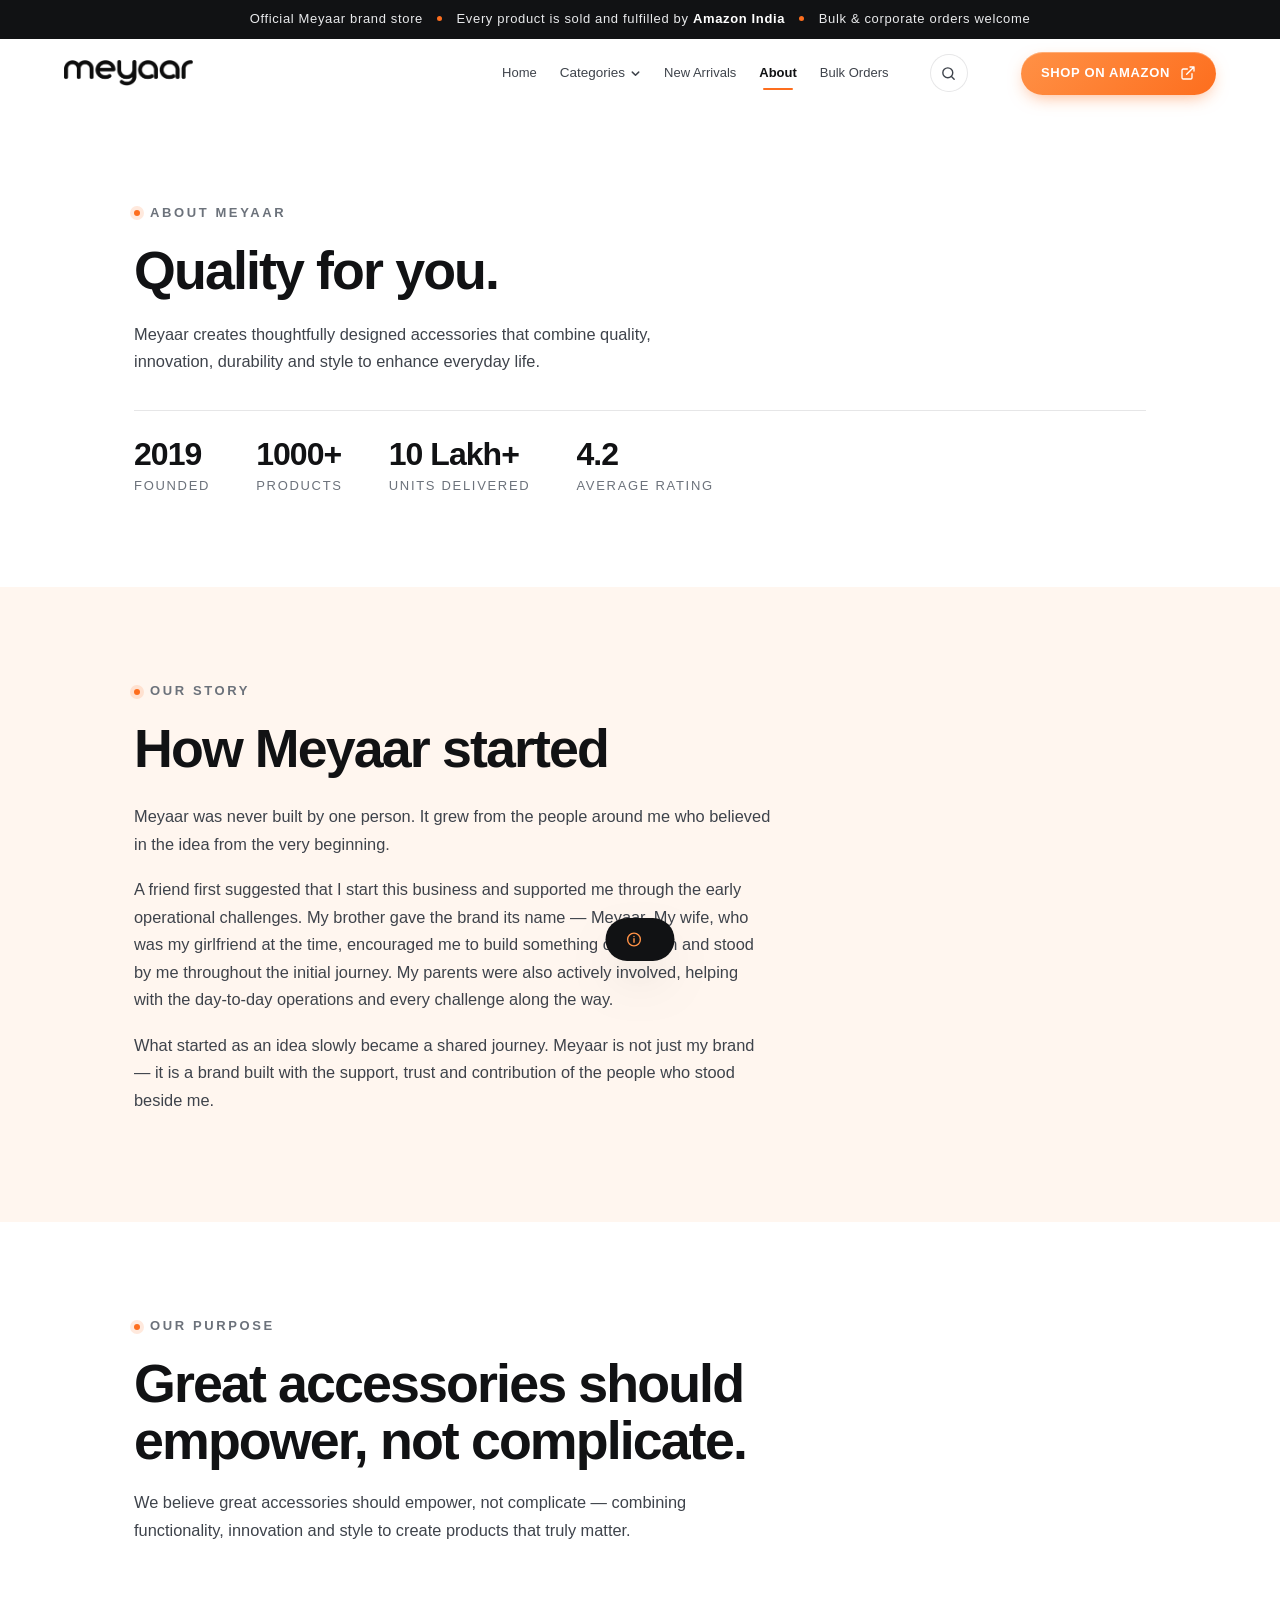
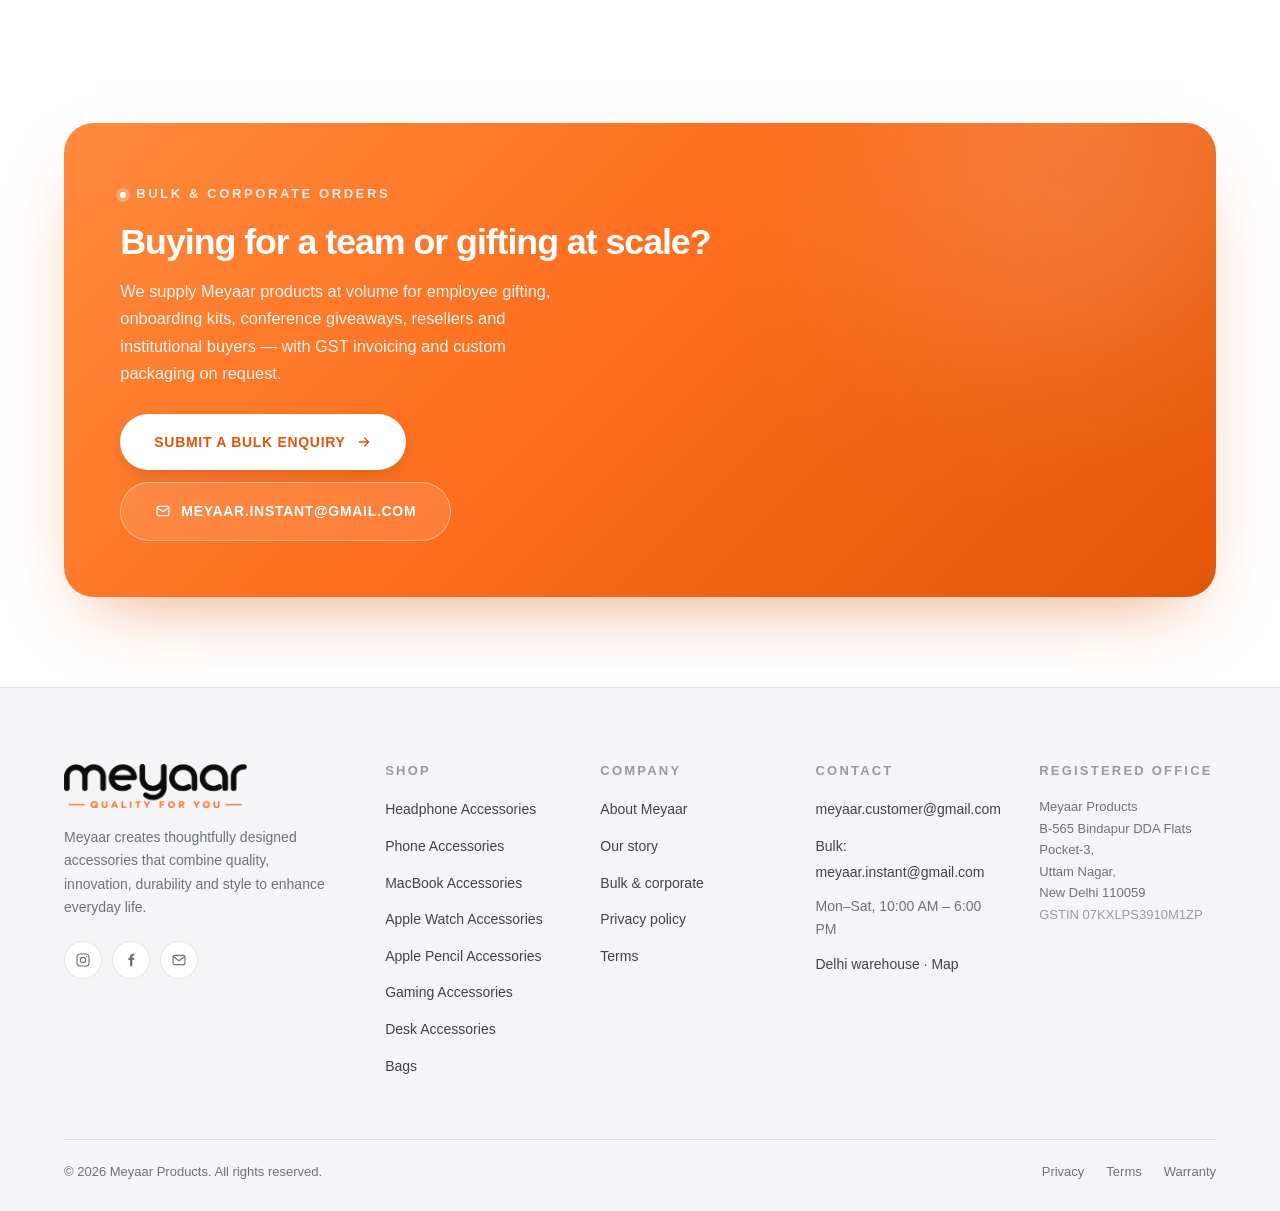
==== commit 2ed16dd8: "Fix brief: unhide 29 families, PS5 merge, gym bags, lap desk, hero slideshow, mobile layout Data (pr" ====
--- a/about.html
+++ b/about.html
@@ -5,6 +5,14 @@
 <meta name="viewport" content="width=device-width, initial-scale=1.0">
 <title>About — Meyaar</title>
 <meta name="description" content="Meyaar creates thoughtfully designed accessories that combine quality, innovation, durability and style. Discover the range and shop on Amazon India.">
+<meta property="og:site_name" content="Meyaar">
+<meta property="og:type" content="website">
+<meta property="og:title" content="About — Meyaar">
+<meta property="og:description" content="Meyaar creates thoughtfully designed accessories that combine quality, innovation, durability and style. Discover the range and shop on Amazon India.">
+<meta property="og:image" content="https://meyaar.in/logo-full.png">
+<meta name="twitter:card" content="summary_large_image">
+<link rel="canonical" href="https://meyaar.in/about.html">
+<meta property="og:url" content="https://meyaar.in/about.html">
 <link rel="icon" href="logo.png">
 <link rel="preconnect" href="https://fonts.googleapis.com">
 <link rel="preconnect" href="https://fonts.gstatic.com" crossorigin>
--- a/style.css
+++ b/style.css
@@ -53,7 +53,7 @@
 .band-cool{ background:var(--tint-cool); }
 .band-warm{ background:var(--tint-warm); }
 
-.eyebrow{ display:inline-flex; align-items:center; gap:10px; font-size:11.5px; font-weight:600;
+.eyebrow{ display:inline-flex; align-items:center; gap:10px; font-size:13px; font-weight:600;
   letter-spacing:.2em; text-transform:uppercase; color:var(--muted); margin-bottom:18px; }
 .eyebrow::before{ content:''; width:6px; height:6px; border-radius:50%; background:var(--accent); box-shadow:0 0 0 4px rgba(253,110,30,.15); }
 .eyebrow--ink::before{ background:var(--ink); box-shadow:0 0 0 4px rgba(17,18,20,.1); }
@@ -88,7 +88,7 @@
 .btn--onaccent:hover{ background:rgba(255,255,255,.22); border-color:#fff; }
 .btn--lg{ padding:17px 34px; font-size:14px; }
 .btn--xl{ padding:20px 40px; font-size:15px; }
-.btn--sm{ padding:11px 20px; font-size:12px; }
+.btn--sm{ padding:11px 20px; font-size:13px; }
 .btn--full{ width:100%; }
 
 .link-arrow{ display:inline-flex; align-items:center; gap:9px; font-size:13px; font-weight:600;
@@ -118,7 +118,7 @@
   .rv,.rv-l,.rv-r,.rv-s{ opacity:1 !important; transform:none !important; } html{ scroll-behavior:auto; } }
 
 /* Announcement + nav */
-.announce{ position:relative; z-index:60; background:var(--ink); color:#E9EAEC; font-size:12px;
+.announce{ position:relative; z-index:60; background:var(--ink); color:#E9EAEC; font-size:13px;
   letter-spacing:.05em; text-align:center; padding:9px 20px; }
 .announce b{ color:#fff; font-weight:600; }
 .announce .dot{ display:inline-block; width:5px; height:5px; border-radius:50%; background:var(--accent); margin:0 10px 2px; }
@@ -160,7 +160,7 @@
   font-size:clamp(24px,6.2vw,34px); font-weight:600; letter-spacing:-.03em; padding:14px 0;
   border-bottom:1px solid var(--line); color:var(--ink); opacity:0; transform:translateY(16px); }
 body.nav-open .drawer a.d-link{ animation:dIn .6s var(--ease-out) forwards; }
-.drawer a.d-link span{ font-family:var(--f-body); font-size:11px; letter-spacing:.18em; color:var(--muted-2); text-transform:uppercase; }
+.drawer a.d-link span{ font-family:var(--f-body); font-size:13px; letter-spacing:.18em; color:var(--muted-2); text-transform:uppercase; }
 @keyframes dIn{ to{ opacity:1; transform:none; } }
 .drawer__cta{ margin-top:auto; padding-top:26px; display:flex; flex-direction:column; gap:12px; }
 @media (max-width:1140px){ .nav__links{ display:none; } .burger{ display:block; margin-left:auto; } .nav__actions{ display:none; } }
@@ -174,15 +174,15 @@
 .card__media .prod{ width:100%; height:100%; transition:transform .8s var(--ease-out); filter:drop-shadow(0 20px 26px rgba(17,22,34,.18)); }
 .card:hover .card__media .prod{ transform:scale(1.07) translateY(-5px); }
 .card__badge{ position:absolute; top:14px; left:14px; z-index:2; padding:5px 11px; border-radius:var(--r-pill);
-  font-size:10px; font-weight:700; letter-spacing:.12em; text-transform:uppercase; background:#fff;
+  font-size:13px; font-weight:700; letter-spacing:.12em; text-transform:uppercase; background:#fff;
   border:1px solid var(--line); color:var(--ink); box-shadow:var(--sh-sm); }
 .card__badge--new{ background:var(--ink); border-color:transparent; color:#fff; }
 .card__badge--best{ background:linear-gradient(135deg,var(--accent-lt),var(--accent)); border-color:transparent; color:#fff; }
 .card__body{ padding:20px 22px 22px; display:flex; flex-direction:column; flex:1; gap:8px; border-top:1px solid var(--line); }
-.card__cat{ font-size:10.5px; letter-spacing:.16em; text-transform:uppercase; color:var(--muted-2); }
+.card__cat{ font-size:13px; letter-spacing:.16em; text-transform:uppercase; color:var(--muted-2); }
 .card__name{ font-family:var(--f-display); font-size:16.5px; font-weight:600; letter-spacing:-.02em; line-height:1.3; }
 .card__desc{ font-size:13.2px; color:var(--muted); line-height:1.55; }
-.card__meta{ display:flex; align-items:center; gap:8px; font-size:12px; color:var(--txt-2); }
+.card__meta{ display:flex; align-items:center; gap:8px; font-size:13px; color:var(--txt-2); }
 .card__stars{ display:flex; gap:2px; color:var(--accent); }
 .card__stars svg{ width:12px; height:12px; }
 .card__foot{ margin-top:auto; padding-top:16px; display:flex; align-items:center; gap:10px; }
@@ -234,7 +234,7 @@
 .cat__icon{ position:relative; z-index:2; width:58px; height:58px; transition:transform .5s var(--ease); filter:drop-shadow(0 8px 12px rgba(17,22,34,.14)); }
 .cat:hover .cat__icon{ transform:translateY(-3px) scale(1.07); }
 .cat__name{ position:relative; z-index:2; font-family:var(--f-display); font-size:16.5px; font-weight:600; letter-spacing:-.02em; }
-.cat__count{ position:relative; z-index:2; font-size:11.5px; letter-spacing:.11em; text-transform:uppercase; color:var(--muted-2); margin-top:4px; }
+.cat__count{ position:relative; z-index:2; font-size:13px; letter-spacing:.11em; text-transform:uppercase; color:var(--muted-2); margin-top:4px; }
 .cat__arrow{ position:absolute; z-index:2; top:22px; right:22px; width:28px; height:28px; display:grid; place-items:center;
   border-radius:50%; border:1px solid var(--line); color:var(--muted); opacity:0; transform:translate(-4px,4px); transition:.5s var(--ease); }
 .cat:hover .cat__arrow{ opacity:1; transform:none; color:var(--ink); border-color:var(--line-2); }
@@ -266,7 +266,7 @@
 .split ul.feat li svg{ width:17px; height:17px; flex:none; margin-top:3px; color:var(--accent); }
 .split__ctas{ display:flex; gap:12px; flex-wrap:wrap; }
 .chiprow{ display:flex; gap:9px; flex-wrap:wrap; margin-bottom:24px; }
-.chip{ padding:7px 14px; border-radius:var(--r-pill); border:1px solid var(--line); font-size:12px;
+.chip{ padding:7px 14px; border-radius:var(--r-pill); border:1px solid var(--line); font-size:13px;
   color:var(--txt-2); background:rgba(255,255,255,.8); transition:.3s var(--ease); }
 .chip:hover{ border-color:var(--ink); color:var(--ink); background:#fff; }
 
@@ -275,7 +275,7 @@
 @media (max-width:860px){ .story-steps{ grid-template-columns:1fr; } }
 .story-step{ padding:30px 28px; border:1px solid var(--line); border-radius:var(--r-lg); background:#fff; transition:.5s var(--ease); }
 .story-step:hover{ box-shadow:var(--sh-md); transform:translateY(-5px); }
-.story-step__n{ font-family:var(--f-display); font-size:12px; font-weight:700; letter-spacing:.18em; color:var(--accent); margin-bottom:16px; display:block; }
+.story-step__n{ font-family:var(--f-display); font-size:13px; font-weight:700; letter-spacing:.18em; color:var(--accent); margin-bottom:16px; display:block; }
 .story-step h4{ font-size:19px; font-weight:600; margin-bottom:10px; }
 .story-step p{ font-size:14px; color:var(--muted); line-height:1.62; }
 .why-grid{ display:grid; grid-template-columns:repeat(4,1fr); gap:1px; background:var(--line); border:1px solid var(--line); border-radius:var(--r-lg); overflow:hidden; }
@@ -287,7 +287,7 @@
 .why h4{ font-size:18px; font-weight:600; margin-bottom:10px; }
 .why p{ font-size:13.8px; color:var(--muted); line-height:1.62; }
 .stat b{ display:block; font-family:var(--f-display); font-size:clamp(23px,2.5vw,33px); font-weight:700; letter-spacing:-.03em; line-height:1.1; }
-.stat span{ font-size:11.5px; letter-spacing:.13em; text-transform:uppercase; color:var(--muted); }
+.stat span{ font-size:13px; letter-spacing:.13em; text-transform:uppercase; color:var(--muted); }
 .bs-quote{ font-family:var(--f-display); font-size:clamp(22px,2.9vw,38px); font-weight:300; letter-spacing:-.03em; line-height:1.3; }
 .bs-quote b{ font-weight:600; }
 .bs-meta{ display:flex; gap:clamp(22px,3.6vw,54px); flex-wrap:wrap; margin-top:34px; padding-top:26px; border-top:1px solid var(--line); }
@@ -325,7 +325,7 @@
 @media (max-width:560px){ .foot-grid{ grid-template-columns:1fr; gap:30px; } }
 .foot-brand img{ height:44px; width:auto; }
 .foot-brand p{ font-size:14px; color:var(--muted); max-width:34ch; margin:18px 0 22px; line-height:1.65; }
-.foot h5{ font-size:11.5px; font-weight:600; letter-spacing:.17em; text-transform:uppercase; color:var(--muted-2); margin-bottom:18px; font-family:var(--f-body); }
+.foot h5{ font-size:13px; font-weight:600; letter-spacing:.17em; text-transform:uppercase; color:var(--muted-2); margin-bottom:18px; font-family:var(--f-body); }
 .foot li{ margin-bottom:11px; }
 .foot a{ font-size:14px; color:var(--txt-2); transition:color .3s; }
 .foot a:hover{ color:var(--accent); }
@@ -335,7 +335,7 @@
 .socials a:hover{ color:var(--accent); border-color:var(--line-2); box-shadow:var(--sh-sm); }
 .socials svg{ width:16px; height:16px; }
 .foot-bar{ border-top:1px solid var(--line); padding:22px 0 28px; display:flex; justify-content:space-between;
-  align-items:center; gap:18px; flex-wrap:wrap; font-size:12.5px; color:var(--muted); }
+  align-items:center; gap:18px; flex-wrap:wrap; font-size:13px; color:var(--muted); }
 .foot-bar__links{ display:flex; gap:22px; flex-wrap:wrap; }
 
 /* Toast + notes */
@@ -345,12 +345,12 @@
   max-width:calc(100vw - 40px); transition:transform .55s var(--ease-out); }
 .toast.show{ transform:translate(-50%,0); }
 .toast svg{ width:17px; height:17px; color:var(--accent-lt); flex:none; }
-.proto-note{ position:fixed; right:14px; bottom:14px; z-index:9997; font-size:10.5px; letter-spacing:.13em;
+.proto-note{ position:fixed; right:14px; bottom:14px; z-index:9997; font-size:13px; letter-spacing:.13em;
   text-transform:uppercase; color:var(--muted); background:rgba(255,255,255,.92); border:1px solid var(--line);
   border-radius:var(--r-pill); padding:7px 14px; backdrop-filter:blur(10px); pointer-events:none; box-shadow:var(--sh-sm); }
 @media (max-width:700px){ .proto-note{ display:none; } }
 .progress{ position:fixed; top:0; left:0; height:2.5px; z-index:9999; width:0%; background:var(--accent); transition:width .1s linear; }
-.ph-tag{ position:absolute; z-index:4; top:12px; right:12px; font-size:9.5px; letter-spacing:.14em; text-transform:uppercase;
+.ph-tag{ position:absolute; z-index:4; top:12px; right:12px; font-size:13px; letter-spacing:.14em; text-transform:uppercase;
   color:var(--muted-2); background:rgba(255,255,255,.88); border:1px dashed var(--line-2); border-radius:var(--r-pill); padding:4px 10px; }
 
 /* ============================================================
@@ -368,9 +368,9 @@
   padding:clamp(76px,8.5vh,124px) var(--pad-x) clamp(54px,7vh,82px);
   display:grid; grid-template-columns:minmax(0,1.02fr) minmax(0,.98fr); gap:clamp(26px,4.6vw,62px); align-items:center; }
 .hero__pill{ display:inline-flex; align-items:center; gap:10px; padding:6px 14px 6px 6px; border-radius:var(--r-pill);
-  border:1px solid var(--line); background:rgba(255,255,255,.88); font-size:12px; color:var(--txt-2);
+  border:1px solid var(--line); background:rgba(255,255,255,.88); font-size:13px; color:var(--txt-2);
   margin-bottom:26px; box-shadow:var(--sh-sm); }
-.hero__pill b{ background:var(--ink); color:#fff; font-size:10px; font-weight:700; letter-spacing:.12em;
+.hero__pill b{ background:var(--ink); color:#fff; font-size:13px; font-weight:700; letter-spacing:.12em;
   text-transform:uppercase; padding:4px 10px; border-radius:var(--r-pill); }
 .hero h1{ margin-bottom:24px; }
 .hero h1 .line{ display:block; overflow:hidden; }
@@ -396,13 +396,13 @@
 @keyframes bob{ 0%,100%{ transform:translateY(0) rotate(-1deg); } 50%{ transform:translateY(-16px) rotate(1deg); } }
 .hero__tag{ position:absolute; z-index:3; display:flex; align-items:center; gap:9px; padding:9px 15px; border-radius:var(--r-pill);
   background:rgba(255,255,255,.94); border:1px solid var(--line); backdrop-filter:blur(14px);
-  font-size:12px; font-weight:500; white-space:nowrap; color:var(--ink); box-shadow:var(--sh-md); }
+  font-size:13px; font-weight:500; white-space:nowrap; color:var(--ink); box-shadow:var(--sh-md); }
 .hero__tag i{ width:6px; height:6px; border-radius:50%; background:var(--accent); flex:none; }
 .hero__tag.t1{ top:14%; left:-3%; animation:bob 8s ease-in-out infinite .4s; }
 .hero__tag.t2{ bottom:27%; right:-5%; animation:bob 9s ease-in-out infinite 1.1s; }
 .hero__tag.t3{ bottom:8%; left:6%; animation:bob 7.5s ease-in-out infinite .8s; }
 .scroll-cue{ position:absolute; bottom:22px; left:50%; transform:translateX(-50%); z-index:3; display:flex;
-  flex-direction:column; align-items:center; gap:10px; font-size:10px; letter-spacing:.24em; text-transform:uppercase; color:var(--muted-2); }
+  flex-direction:column; align-items:center; gap:10px; font-size:13px; letter-spacing:.24em; text-transform:uppercase; color:var(--muted-2); }
 .scroll-cue i{ width:1px; height:42px; background:linear-gradient(var(--muted-2),transparent); position:relative; overflow:hidden; }
 .scroll-cue i::after{ content:''; position:absolute; top:-40%; left:0; width:1px; height:40%; background:var(--accent); animation:cue 2.2s ease-in-out infinite; }
 @keyframes cue{ to{ top:110%; } }
@@ -416,10 +416,10 @@
 @media (max-width:640px){
   .hero__visual{ max-width:300px; }
   .hero__inner{ padding-top:36px; gap:14px; }
-  .hero__pill{ margin-bottom:16px; font-size:11.5px; }
+  .hero__pill{ margin-bottom:16px; font-size:13px; }
   .hero__stats{ margin-top:32px; gap:20px 28px; }
   .announce .opt{ display:none; }
-  .hero__tag{ font-size:10.5px; padding:7px 12px; }
+  .hero__tag{ font-size:13px; padding:7px 12px; }
   .hero__tag.t3{ display:none; }
 }
 @media (max-width:520px){ .hero__ctas .btn{ width:100%; } }
@@ -431,7 +431,7 @@
 .marquee__track{ display:flex; width:max-content; animation:scrollX 46s linear infinite; }
 .marquee:hover .marquee__track{ animation-play-state:paused; }
 @keyframes scrollX{ to{ transform:translateX(-50%); } }
-.marquee__item{ display:flex; align-items:center; gap:11px; padding:0 clamp(22px,2.8vw,42px); font-size:12.5px;
+.marquee__item{ display:flex; align-items:center; gap:11px; padding:0 clamp(22px,2.8vw,42px); font-size:13px;
   letter-spacing:.13em; text-transform:uppercase; color:var(--muted); white-space:nowrap; }
 .marquee__item svg{ width:15px; height:15px; color:var(--accent); flex:none; }
 
@@ -454,7 +454,7 @@
 .fcard--tall:hover .fcard__art.photo{ transform:translate(-50%,-52%) scale(1.04); }
 
 /* Breadcrumb */
-.crumb{ display:flex; align-items:center; gap:9px; font-size:12.5px; color:var(--muted); padding:18px 0; flex-wrap:wrap; }
+.crumb{ display:flex; align-items:center; gap:9px; font-size:13px; color:var(--muted); padding:18px 0; flex-wrap:wrap; }
 .crumb a:hover{ color:var(--accent); }
 .crumb svg{ width:12px; height:12px; opacity:.5; }
 .crumb b{ color:var(--ink); font-weight:500; }
@@ -477,7 +477,7 @@
 .thumb .prod{ width:100%; }
 .thumb{ padding:10% 10% 22%; min-width:0; width:100%; }
 .thumb img{ width:100%; height:100%; object-fit:contain; }
-.thumb i{ position:absolute; bottom:7px; left:0; right:0; text-align:center; font-size:10px; letter-spacing:.12em; text-transform:uppercase; color:var(--muted); font-style:normal; }
+.thumb i{ position:absolute; bottom:7px; left:0; right:0; text-align:center; font-size:13px; letter-spacing:.12em; text-transform:uppercase; color:var(--muted); font-style:normal; }
 .thumb.sel i{ color:var(--accent); font-weight:600; }
 
 .pdp__head .h-md{ margin:10px 0 14px; }
@@ -485,7 +485,7 @@
 .pdp__rating .card__stars svg{ width:15px; height:15px; }
 .pdp__intro{ font-size:15.5px; color:var(--txt-2); line-height:1.7; margin-bottom:26px; }
 .opt{ margin-bottom:26px; }
-.opt__label{ font-size:11.5px; font-weight:600; letter-spacing:.16em; text-transform:uppercase; color:var(--muted); margin-bottom:12px; display:flex; gap:8px; }
+.opt__label{ font-size:13px; font-weight:600; letter-spacing:.16em; text-transform:uppercase; color:var(--muted); margin-bottom:12px; display:flex; gap:8px; }
 .opt__label b{ color:var(--ink); letter-spacing:0; text-transform:none; font-size:13.5px; font-weight:500; }
 .swatches{ display:flex; gap:12px; flex-wrap:wrap; }
 .sw{ position:relative; width:52px; height:52px; border-radius:50%; border:1.5px solid var(--line-2);
@@ -493,12 +493,12 @@
 .sw i{ width:34px; height:34px; border-radius:50%; display:block; border:1px solid rgba(17,18,20,.12); }
 .sw:hover{ transform:translateY(-3px); }
 .sw.sel{ border-color:var(--accent); box-shadow:0 0 0 3px rgba(253,110,30,.16); }
-.sw__name{ position:absolute; top:58px; left:50%; transform:translateX(-50%); font-size:10.5px; letter-spacing:.1em;
+.sw__name{ position:absolute; top:58px; left:50%; transform:translateX(-50%); font-size:13px; letter-spacing:.1em;
   text-transform:uppercase; color:var(--muted-2); white-space:nowrap; }
 .swatches{ margin-bottom:26px; }
 
 .buybox{ border:1px solid var(--line); border-radius:var(--r-lg); padding:22px; background:var(--bg-3); margin-bottom:26px; }
-.buybox__note{ font-size:12.5px; color:var(--muted); margin-top:14px; display:flex; align-items:center; gap:8px; }
+.buybox__note{ font-size:13px; color:var(--muted); margin-top:14px; display:flex; align-items:center; gap:8px; }
 .buybox__note svg{ width:14px; height:14px; color:var(--accent); flex:none; }
 
 .keyfeat{ display:grid; gap:13px; margin:26px 0; }
@@ -523,7 +523,7 @@
   padding:clamp(26px,3vw,40px); min-height:240px; display:flex; flex-direction:column; justify-content:flex-end; }
 .ben__item h4{ font-size:clamp(19px,2vw,24px); font-weight:600; margin-bottom:10px; }
 .ben__item p{ font-size:14.2px; color:var(--txt-2); line-height:1.6; max-width:40ch; }
-.ben__n{ position:absolute; top:26px; left:clamp(26px,3vw,40px); font-family:var(--f-display); font-size:12px;
+.ben__n{ position:absolute; top:26px; left:clamp(26px,3vw,40px); font-family:var(--f-display); font-size:13px;
   font-weight:700; letter-spacing:.18em; color:var(--accent); }
 
 /* Category page */
@@ -532,7 +532,7 @@
   color:var(--txt-2); background:#fff; transition:.3s var(--ease); }
 .filt:hover{ border-color:var(--ink); color:var(--ink); }
 .filt.on{ background:var(--ink); border-color:var(--ink); color:#fff; }
-.filt span{ opacity:.55; margin-left:7px; font-size:11.5px; }
+.filt span{ opacity:.55; margin-left:7px; font-size:13px; }
 .filt.on span{ opacity:.7; }
 .cat-hero{ position:relative; overflow:hidden; background:linear-gradient(180deg,#FFFFFF,#F5F6F9); border-bottom:1px solid var(--line); }
 .cat-hero__inner{ position:relative; z-index:2; padding:clamp(34px,4.6vw,68px) 0 clamp(34px,4.4vw,60px); }
@@ -554,9 +554,260 @@
 @media (max-width:640px){ .bulkform{ grid-template-columns:1fr; } }
 .fld{ display:flex; flex-direction:column; gap:7px; }
 .fld--full{ grid-column:1 / -1; }
-.fld span{ font-size:12px; font-weight:600; letter-spacing:.12em; text-transform:uppercase; color:var(--muted); }
+.fld span{ font-size:13px; font-weight:600; letter-spacing:.12em; text-transform:uppercase; color:var(--muted); }
 .fld input, .fld textarea{ font:inherit; font-size:15px; color:var(--ink); padding:13px 15px;
   border:1px solid var(--line-2); border-radius:12px; background:#fff; }
 .fld input:focus, .fld textarea:focus{ outline:none; border-color:var(--accent); box-shadow:0 0 0 3px rgba(253,110,30,.14); }
 
 .gal__thumbs{ grid-template-columns:repeat(auto-fit,minmax(66px,1fr)) !important; }
+
+/* Product imagery — uniform framing */
+.card__media{ background:#FFFFFF; padding:13%; border-bottom:1px solid var(--line); }
+.card__media img.photo{ mix-blend-mode:normal; object-fit:contain; filter:none;
+  width:100%; height:100%; }
+.card:hover .card__media .prod{ transform:scale(1.045) translateY(-2px); }
+.card__body{ border-top:0; }
+
+/* Hero: let the white background melt into the page */
+.hero__prod.photo{ mix-blend-mode:multiply; filter:none; }
+
+.cat__icon.photo{ mix-blend-mode:normal; object-fit:contain; }
+
+/* Product page gallery */
+.gal__main{ background:#FFFFFF; border:1px solid var(--line); }
+.gal__main .prod{ mix-blend-mode:normal; filter:none; width:100%; height:100%; object-fit:contain; }
+.thumb{ background:#FFFFFF; }
+.thumb img{ mix-blend-mode:normal; }
+
+/* "Featured" badge is meaningless when every card has it */
+.card__badge--best{ display:none; }
+
+/* Variation selectors — one row per Amazon dimension */
+.variants{ margin-bottom:6px; }
+.variants .opt{ margin-bottom:22px; }
+.variants .opt__label{ flex-wrap:wrap; align-items:baseline; }
+.variants .swatches{ margin-bottom:0; gap:10px; }
+.sw-img{ position:relative; width:64px; height:64px; padding:6px; border-radius:var(--r-md); background:#FFFFFF;
+  border:1.5px solid var(--line); cursor:pointer; transition:border-color .2s, box-shadow .2s, opacity .2s; }
+.sw-img img{ width:100%; height:100%; object-fit:contain; display:block; }
+.sw-img:hover:not(:disabled){ border-color:var(--line-2); }
+.sw-img.sel{ border-color:var(--accent); box-shadow:0 0 0 3px rgba(253,110,30,.16); }
+.pills{ display:flex; flex-wrap:wrap; gap:8px; }
+.pill{ font:inherit; font-size:13.5px; line-height:1.3; padding:9px 14px; border-radius:var(--r-md); background:#FFFFFF;
+  color:var(--ink); border:1.5px solid var(--line); cursor:pointer; text-align:left; max-width:100%;
+  transition:border-color .2s, box-shadow .2s, opacity .2s; }
+.pill:hover:not(:disabled){ border-color:var(--line-2); }
+.pill.sel{ border-color:var(--accent); box-shadow:0 0 0 3px rgba(253,110,30,.16); font-weight:600; }
+/* unavailable combination: visible but greyed out, crossed, and not clickable */
+.sw-img.dis, .pill.dis{ cursor:not-allowed; opacity:.38; border-style:dashed; box-shadow:none; }
+.pill.dis{ text-decoration:line-through; }
+.sw-img.dis::after{ content:''; position:absolute; left:8%; right:8%; top:50%; border-top:1.5px solid var(--muted);
+  transform:rotate(-45deg); }
+.sw-img:focus-visible, .pill:focus-visible{ outline:2px solid var(--accent); outline-offset:2px; }
+@media (max-width:560px){ .sw-img{ width:56px; height:56px; } .pill{ font-size:13px; padding:8px 12px; } }
+
+/* Nav: 8 categories + About + Bulk — keep links on one line, tighten mid-size screens, burger below 1340px */
+.nav__link{ white-space:nowrap; }
+@media (max-width:1480px){ .nav__link{ padding:9px 8px; font-size:13px; } }
+@media (max-width:1340px){ .nav__links{ display:none; } .burger{ display:block; margin-left:auto; } .nav__actions{ display:none; } }
+
+/* ---------- Header: Categories mega menu + search (5 short links fit down to tablet width) ---------- */
+@media (min-width:961px){ .nav__links{ display:flex; } .burger{ display:none; } .nav__actions{ display:flex; } }
+@media (max-width:960px){ .nav__links{ display:none; } .burger{ display:block; margin-left:0; } .nav__actions{ display:none; }
+  .nav__search{ margin-left:auto; } }
+.nav__cats{ font:inherit; font-size:13.5px; font-weight:500; background:none; border:0; cursor:pointer; display:inline-flex; align-items:center; gap:5px; }
+.nav__cats .chev{ width:11px; height:11px; transition:transform .3s var(--ease); }
+.nav__cats[aria-expanded="true"]{ color:var(--ink); }
+.nav__cats[aria-expanded="true"] .chev{ transform:rotate(180deg); }
+.nav__search{ flex:none; background:#fff; cursor:pointer; }
+.mega{ position:absolute; top:100%; left:0; right:0; z-index:120; background:#fff; border-top:1px solid var(--line);
+  border-bottom:1px solid var(--line); box-shadow:0 30px 60px -30px rgba(17,18,20,.35);
+  max-height:calc(100vh - var(--nav-h) - 20px); overflow-y:auto; }
+.mega[hidden]{ display:none; }
+.mega__inner{ max-width:var(--maxw); margin-inline:auto; padding:clamp(22px,3vw,34px) var(--pad-x);
+  display:grid; grid-template-columns:repeat(4,minmax(0,1fr)); gap:26px clamp(18px,2.4vw,36px); }
+.mega__head{ display:block; font-family:var(--f-display); font-size:15.5px; font-weight:600; letter-spacing:-.01em; color:var(--ink);
+  padding-bottom:10px; margin-bottom:6px; border-bottom:1px solid var(--line); }
+.mega__head:hover{ color:var(--accent); }
+.mega__item{ display:flex; align-items:center; gap:11px; padding:6px 0; font-size:13.5px; color:var(--txt-2); }
+.mega__item:hover{ color:var(--accent); }
+.mega__item img, .mega__dot{ width:38px; height:38px; flex:none; border-radius:50%; background:#fff; border:1px solid var(--line);
+  object-fit:contain; padding:3px; }
+@media (max-width:1100px){ .mega__inner{ grid-template-columns:repeat(3,minmax(0,1fr)); } }
+
+/* drawer (mobile): each category with its accessory types */
+.drawer .d-subs{ display:flex; flex-wrap:wrap; gap:4px 16px; padding:8px 0 14px; border-bottom:1px solid var(--line); }
+.drawer .d-group .d-link{ border-bottom:0; padding-bottom:4px; }
+.drawer .d-subs a{ font-size:14px; color:var(--muted); padding:3px 0; }
+.drawer .d-subs a:hover{ color:var(--accent); }
+
+/* search overlay */
+body.search-open{ overflow:hidden; }
+.search{ position:fixed; inset:0; z-index:300; background:rgba(17,18,20,.45); backdrop-filter:blur(3px);
+  display:flex; justify-content:center; align-items:flex-start; padding:clamp(12px,8vh,90px) 16px 16px; }
+.search[hidden]{ display:none; }
+.search__panel{ width:100%; max-width:760px; max-height:calc(100vh - clamp(28px,12vh,120px)); display:flex; flex-direction:column;
+  background:#fff; border-radius:var(--r-lg); box-shadow:0 40px 80px -30px rgba(17,18,20,.55); overflow:hidden; }
+.search__bar{ display:flex; align-items:center; gap:12px; padding:14px 16px 14px 20px; border-bottom:1px solid var(--line); }
+.search__bar > svg{ width:20px; height:20px; flex:none; color:var(--muted); }
+.search__bar input{ flex:1; min-width:0; border:0; outline:none; font:inherit; font-size:17px; color:var(--ink); background:none; padding:6px 0; }
+.search__close{ flex:none; font:inherit; font-size:13px; letter-spacing:.08em; color:var(--muted); background:var(--bg-2);
+  border:1px solid var(--line); border-radius:var(--r-sm); padding:6px 10px; cursor:pointer; }
+.search__results{ overflow-y:auto; padding:8px 10px 14px; }
+.search__hint{ font-size:13px; letter-spacing:.06em; color:var(--muted); padding:8px 10px; }
+.search__chips{ display:flex; flex-wrap:wrap; gap:8px; padding:0 10px 8px; }
+.search__chips a{ font-size:13px; padding:8px 14px; border:1px solid var(--line); border-radius:var(--r-pill); color:var(--txt-2); }
+.search__chips a:hover{ border-color:var(--ink); color:var(--ink); }
+.sr{ display:flex; align-items:center; gap:14px; padding:10px; border-radius:var(--r-md); color:var(--ink); }
+.sr:hover, .sr:focus{ background:var(--bg-2); outline:none; }
+.sr img{ width:60px; height:60px; flex:none; object-fit:contain; background:#fff; border:1px solid var(--line); border-radius:var(--r-sm); padding:4px; }
+.sr__txt{ display:flex; flex-direction:column; gap:3px; min-width:0; }
+.sr__txt b{ font-size:14.5px; font-weight:600; line-height:1.35; }
+.sr__txt span{ font-size:13px; color:var(--muted); }
+.sr__txt em{ font-style:normal; font-size:13px; color:var(--accent); }
+
+/* homepage: shop by category -> accessory types */
+.cm{ display:grid; grid-template-columns:repeat(4,minmax(0,1fr)); gap:clamp(12px,1.3vw,18px); }
+@media (max-width:1100px){ .cm{ grid-template-columns:repeat(2,minmax(0,1fr)); } }
+@media (max-width:620px){ .cm{ grid-template-columns:1fr; } }
+.cm__col{ background:#fff; border:1px solid var(--line); border-radius:var(--r-lg); padding:20px 18px 14px; }
+.cm__head{ display:flex; align-items:baseline; justify-content:space-between; gap:10px; padding-bottom:12px; margin-bottom:6px;
+  border-bottom:1px solid var(--line); font-family:var(--f-display); font-size:16px; font-weight:600; color:var(--ink); }
+.cm__head em{ font-style:normal; font-family:var(--f-body); font-size:13px; font-weight:500; color:var(--muted); white-space:nowrap; }
+.cm__head:hover span{ color:var(--accent); }
+.cm__item{ display:flex; align-items:center; gap:12px; padding:7px 0; color:var(--txt-2); font-size:14px; }
+.cm__item:hover{ color:var(--accent); }
+.cm__item img, .cm__img{ width:44px; height:44px; flex:none; border-radius:50%; background:#fff; border:1px solid var(--line); object-fit:contain; padding:4px; }
+.cm__item span{ flex:1; min-width:0; }
+.cm__item em{ font-style:normal; font-size:13px; color:var(--muted); background:var(--bg-2); border-radius:var(--r-pill); padding:2px 8px; }
+
+/* category page: count + show / sort */
+.cat-tools{ display:flex; flex-wrap:wrap; align-items:center; gap:10px 18px; margin-bottom:26px; }
+.cat-tools .cat-count{ margin:0 auto 0 0; }
+.cat-sel{ display:inline-flex; align-items:center; gap:8px; font-size:13px; color:var(--muted); }
+.cat-sel select{ font:inherit; font-size:13px; color:var(--ink); background:#fff; border:1px solid var(--line-2);
+  border-radius:var(--r-pill); padding:8px 30px 8px 14px; cursor:pointer; }
+.card__price small{ font-size:13px; font-weight:500; color:var(--muted); }
+.btn[hidden]{ display:none; }
+.search__bar input::-webkit-search-cancel-button{ -webkit-appearance:none; appearance:none; display:none; }
+
+/* ===================== Fix brief (Nov 2026) ===================== */
+.sr-only{ position:absolute !important; width:1px; height:1px; padding:0; margin:-1px; overflow:hidden; clip:rect(0,0,0,0); white-space:nowrap; border:0; }
+
+/* ---------- 2.1 hero slideshow: white image card, object-fit contain, no blend mode ---------- */
+.hs{ position:relative; background:linear-gradient(180deg,#FFFFFF,#F6F7F9); border-bottom:1px solid var(--line); overflow:hidden; }
+.hs__viewport{ display:grid; max-width:var(--maxw); margin-inline:auto; padding:clamp(22px,4vw,56px) var(--pad-x) 64px; }
+.hs__slide{ grid-area:1/1; display:grid; grid-template-columns:minmax(0,1fr) minmax(0,1fr); align-items:center; gap:clamp(24px,4vw,64px);
+  opacity:0; visibility:hidden; transition:opacity .45s ease, visibility .45s; }
+.hs__slide.is-on{ opacity:1; visibility:visible; }
+.hs__copy{ max-width:560px; }
+.hs__title{ font-family:var(--f-display); font-size:clamp(26px,3.4vw,46px); font-weight:700; letter-spacing:-.03em; line-height:1.1;
+  margin:12px 0 14px; display:-webkit-box; -webkit-line-clamp:3; -webkit-box-orient:vertical; overflow:hidden; }
+.hs__line{ font-size:16px; color:var(--txt-2); margin-bottom:26px; }
+.hs__line b{ color:var(--ink); }
+.hs__cta{ min-height:48px; }
+.hs__media{ justify-self:end; width:100%; max-width:520px; aspect-ratio:1/1; background:#FFFFFF; border:1px solid var(--line);
+  border-radius:var(--r-xl); padding:10%; display:grid; place-items:center; box-shadow:0 30px 60px -40px rgba(17,18,20,.35); }
+.hs__media img{ width:100%; height:100%; object-fit:contain; mix-blend-mode:normal; filter:none; display:block; }
+.hs__arrow{ position:absolute; top:calc(50% - 32px); z-index:3; width:48px; height:48px; border-radius:50%; background:#fff;
+  border:1px solid var(--line-2); display:grid; place-items:center; cursor:pointer; color:var(--ink); box-shadow:var(--sh-sm, 0 6px 16px -10px rgba(17,18,20,.4)); }
+.hs__arrow svg{ width:18px; height:18px; }
+.hs__arrow--prev{ left:clamp(8px,1.5vw,24px); }
+.hs__arrow--next{ right:clamp(8px,1.5vw,24px); }
+.hs__dots{ position:absolute; left:0; right:0; bottom:8px; display:flex; justify-content:center; gap:2px; z-index:3; }
+.hs__dot{ width:44px; height:44px; background:none; border:0; cursor:pointer; display:grid; place-items:center; }
+.hs__dot::before{ content:''; width:9px; height:9px; border-radius:50%; background:rgba(17,18,20,.22); transition:.25s; }
+.hs__dot.is-on::before{ width:26px; border-radius:6px; background:var(--accent); }
+.hs__arrow:focus-visible, .hs__dot:focus-visible{ outline:2px solid var(--accent); outline-offset:2px; }
+.hs-stats{ border-bottom:1px solid var(--line); background:#fff; }
+.hs-stats .hero__stats{ margin:0; padding:20px 0; border-top:0; opacity:1; animation:none; justify-content:center; flex-wrap:wrap; gap:16px clamp(28px,5vw,64px); }
+@media (max-width:760px){
+  .hs__slide{ grid-template-columns:1fr; gap:18px; }
+  .hs__media{ order:-1; justify-self:center; max-width:300px; }
+  .hs__copy{ text-align:center; margin-inline:auto; }
+  .hs__arrow{ display:none; }
+  .hs__viewport{ padding-bottom:58px; }
+}
+
+/* ---------- 2.2 grid density: 2-up from 360px, 3-up from 900px, 4-up from 1200px ---------- */
+.grid-4{ grid-template-columns:repeat(2,minmax(0,1fr)); }
+@media (max-width:359px){ .grid-4{ grid-template-columns:1fr; } }
+@media (min-width:900px){ .grid-4{ grid-template-columns:repeat(3,minmax(0,1fr)); } }
+@media (min-width:1200px){ .grid-4{ grid-template-columns:repeat(4,minmax(0,1fr)); } }
+@media (max-width:899px){ .grid-4[data-cols-m="1"]{ grid-template-columns:1fr; } .grid-4[data-cols-m="2"]{ grid-template-columns:repeat(2,minmax(0,1fr)); } }
+@media (min-width:900px){
+  .grid-4[data-cols-d="2"]{ grid-template-columns:repeat(2,minmax(0,1fr)); }
+  .grid-4[data-cols-d="3"]{ grid-template-columns:repeat(3,minmax(0,1fr)); }
+  .grid-4[data-cols-d="4"]{ grid-template-columns:repeat(4,minmax(0,1fr)); }
+}
+.dens{ display:inline-flex; align-items:center; gap:2px; padding:2px; border:1px solid var(--line-2); border-radius:var(--r-pill); background:#fff; }
+.dens__set{ display:inline-flex; gap:2px; }
+.dens__btn{ width:44px; height:40px; display:grid; place-items:center; border:0; border-radius:var(--r-pill); background:none; color:var(--muted); cursor:pointer; }
+.dens__btn svg{ width:18px; height:18px; fill:currentColor; }
+.dens__btn.on{ background:var(--ink); color:#fff; }
+.dens__btn:focus-visible{ outline:2px solid var(--accent); outline-offset:2px; }
+@media (min-width:900px){ .dens__set--m{ display:none; } }
+@media (max-width:899px){ .dens__set--d{ display:none; } }
+
+/* ---------- 2.7 / 2.9 cards: short title clamped to 2 lines, consistent structure, no-price text ---------- */
+.card{ height:100%; }
+.card__cat{ white-space:nowrap; overflow:hidden; text-overflow:ellipsis; }
+.card__name{ display:-webkit-box; -webkit-line-clamp:2; -webkit-box-orient:vertical; overflow:hidden; min-height:2.6em; }
+.card__meta{ min-height:1.5em; }
+.card__price--none{ font-size:13px; font-weight:500; color:var(--muted); }
+@media (max-width:599px){
+  .card__body{ padding:12px 12px 14px; gap:6px; }
+  .card__name{ font-size:14px; }
+  .card__foot{ flex-wrap:wrap; padding-top:10px; gap:8px; }
+  .card__foot .btn{ width:100%; justify-content:center; min-height:40px; }
+  .card__badge{ top:8px; left:8px; }
+  .grid-4{ gap:10px; }
+}
+
+/* ---------- 2.3 mobile product page: 320px image, swipe thumbs, name + price above the fold, sticky buy bar ---------- */
+.buybar{ display:none; }
+@media (max-width:979px){
+  .pdp{ gap:18px; }
+  .gal__main{ max-width:320px; margin-inline:auto; aspect-ratio:1/1; }
+  .gal__thumbs{ display:flex !important; gap:10px; overflow-x:auto; scroll-snap-type:x mandatory; padding-bottom:4px;
+    scrollbar-width:none; max-width:320px; margin-inline:auto; }
+  .gal__thumbs::-webkit-scrollbar{ display:none; }
+  .gal__thumbs .thumb{ flex:0 0 64px; width:64px; scroll-snap-align:start; }
+  .pdp__head .h-md{ font-size:20px; line-height:1.3; margin:6px 0 10px; }
+  .crumb{ flex-wrap:nowrap; white-space:nowrap; overflow:hidden; padding:10px 0; }
+  .crumb b{ overflow:hidden; text-overflow:ellipsis; min-width:0; }
+  .buybar{ display:flex; position:fixed; left:0; right:0; bottom:0; z-index:90; align-items:center; justify-content:space-between; gap:12px;
+    background:#fff; border-top:1px solid var(--line); box-shadow:0 -10px 30px -20px rgba(17,18,20,.35);
+    padding:10px 16px calc(10px + env(safe-area-inset-bottom)); }
+  .buybar__price .card__price{ font-size:20px; }
+  .buybar__price .card__price--none{ font-size:13px; }
+  .buybar__btn{ min-height:44px; padding-inline:18px; white-space:nowrap; }
+  body[data-page="product"]{ padding-bottom:76px; }
+}
+
+/* ---------- 2.4 filter chips: one horizontal scrolling row on phones, right-edge fade ---------- */
+@media (max-width:760px){
+  .filters{ flex-wrap:nowrap; overflow-x:auto; scrollbar-width:none; padding-bottom:4px; margin-right:calc(-1 * var(--pad-x));
+    padding-right:40px; -webkit-mask-image:linear-gradient(to right,#000 82%,transparent); mask-image:linear-gradient(to right,#000 82%,transparent); }
+  .filters::-webkit-scrollbar{ display:none; }
+  .filt{ flex:none; white-space:nowrap; }
+}
+
+/* ---------- 2.5 category heading: h1 = category name, blurb as subheading (2 lines on phones) ---------- */
+.cat-hero__title{ max-width:none; }
+.cat-hero__sub{ margin-top:14px; max-width:62ch; }
+@media (max-width:760px){ .cat-hero__sub{ display:-webkit-box; -webkit-line-clamp:2; -webkit-box-orient:vertical; overflow:hidden; } }
+
+/* ---------- 2.9 tap targets: 44px minimum ---------- */
+.mega__item{ min-height:44px; }
+.mega__head{ min-height:44px; display:flex; align-items:flex-end; }
+.drawer .d-subs a{ min-height:44px; display:inline-flex; align-items:center; padding:0 2px; }
+.filt{ min-height:44px; display:inline-flex; align-items:center; }
+@media (max-width:979px){
+  .gal__thumbs .thumb{ height:64px; aspect-ratio:auto; padding:6px; }
+  .gal__thumbs .thumb img{ width:100%; height:100%; object-fit:contain; }
+  .pdp__head .eyebrow{ white-space:nowrap; overflow:hidden; text-overflow:ellipsis; max-width:100%; display:block; }
+  .pdp__model{ display:none; }
+}
+@media (max-width:430px){ .pdp__head .h-md{ font-size:18px; } }
+@media (max-width:979px){ .pdp__head .eyebrow::before{ display:none; } }
